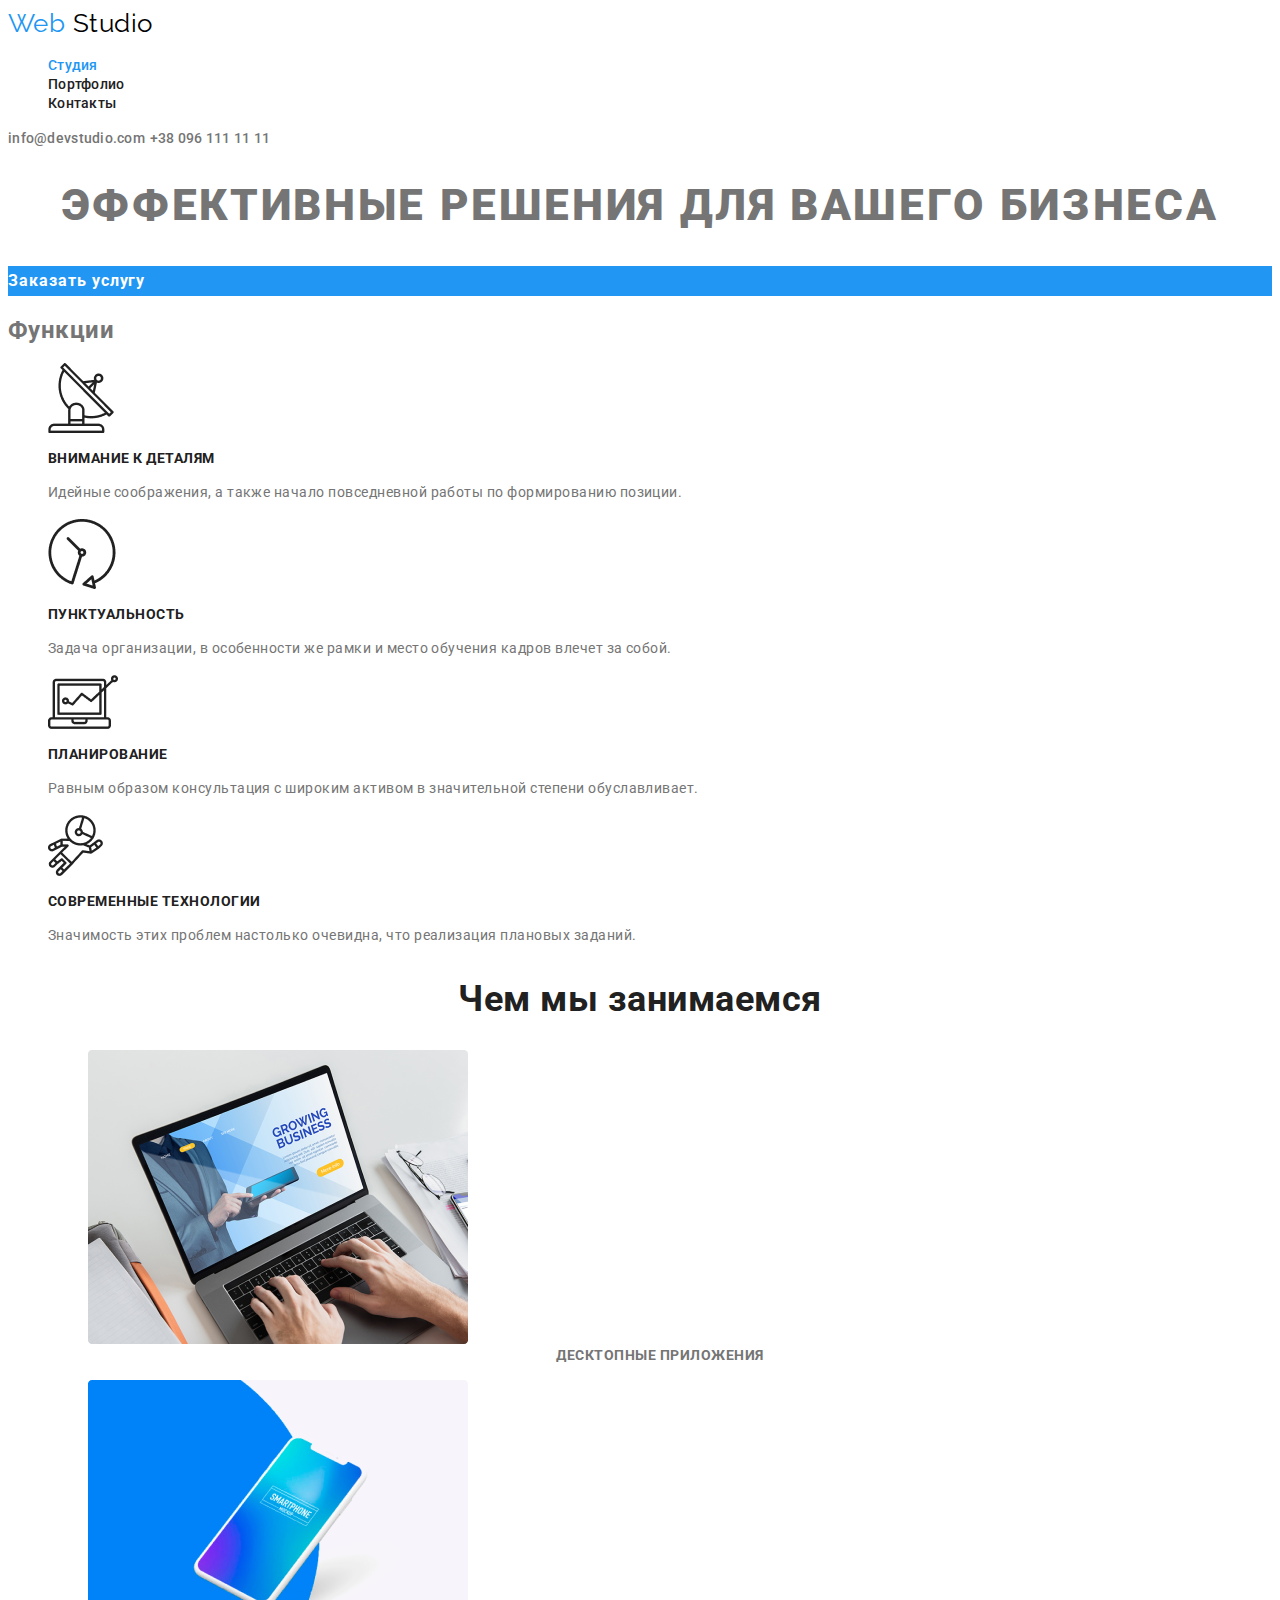
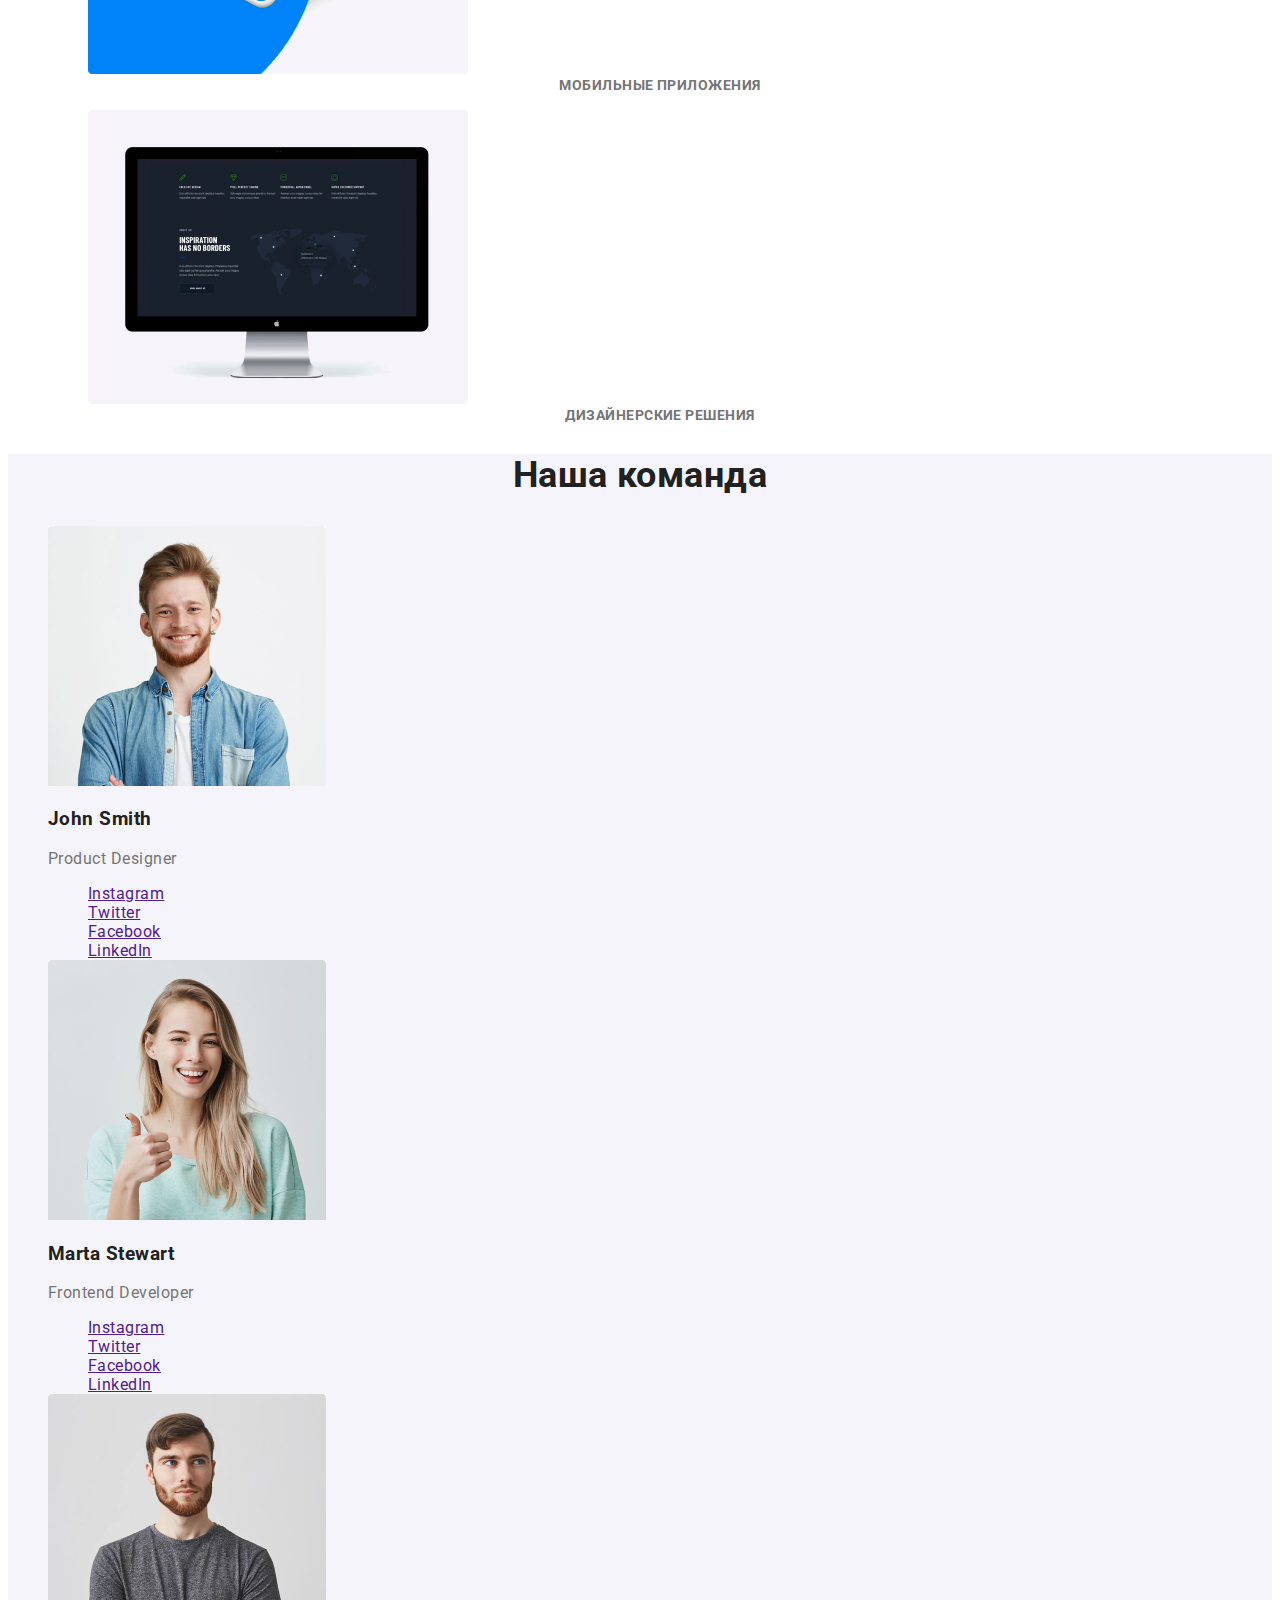
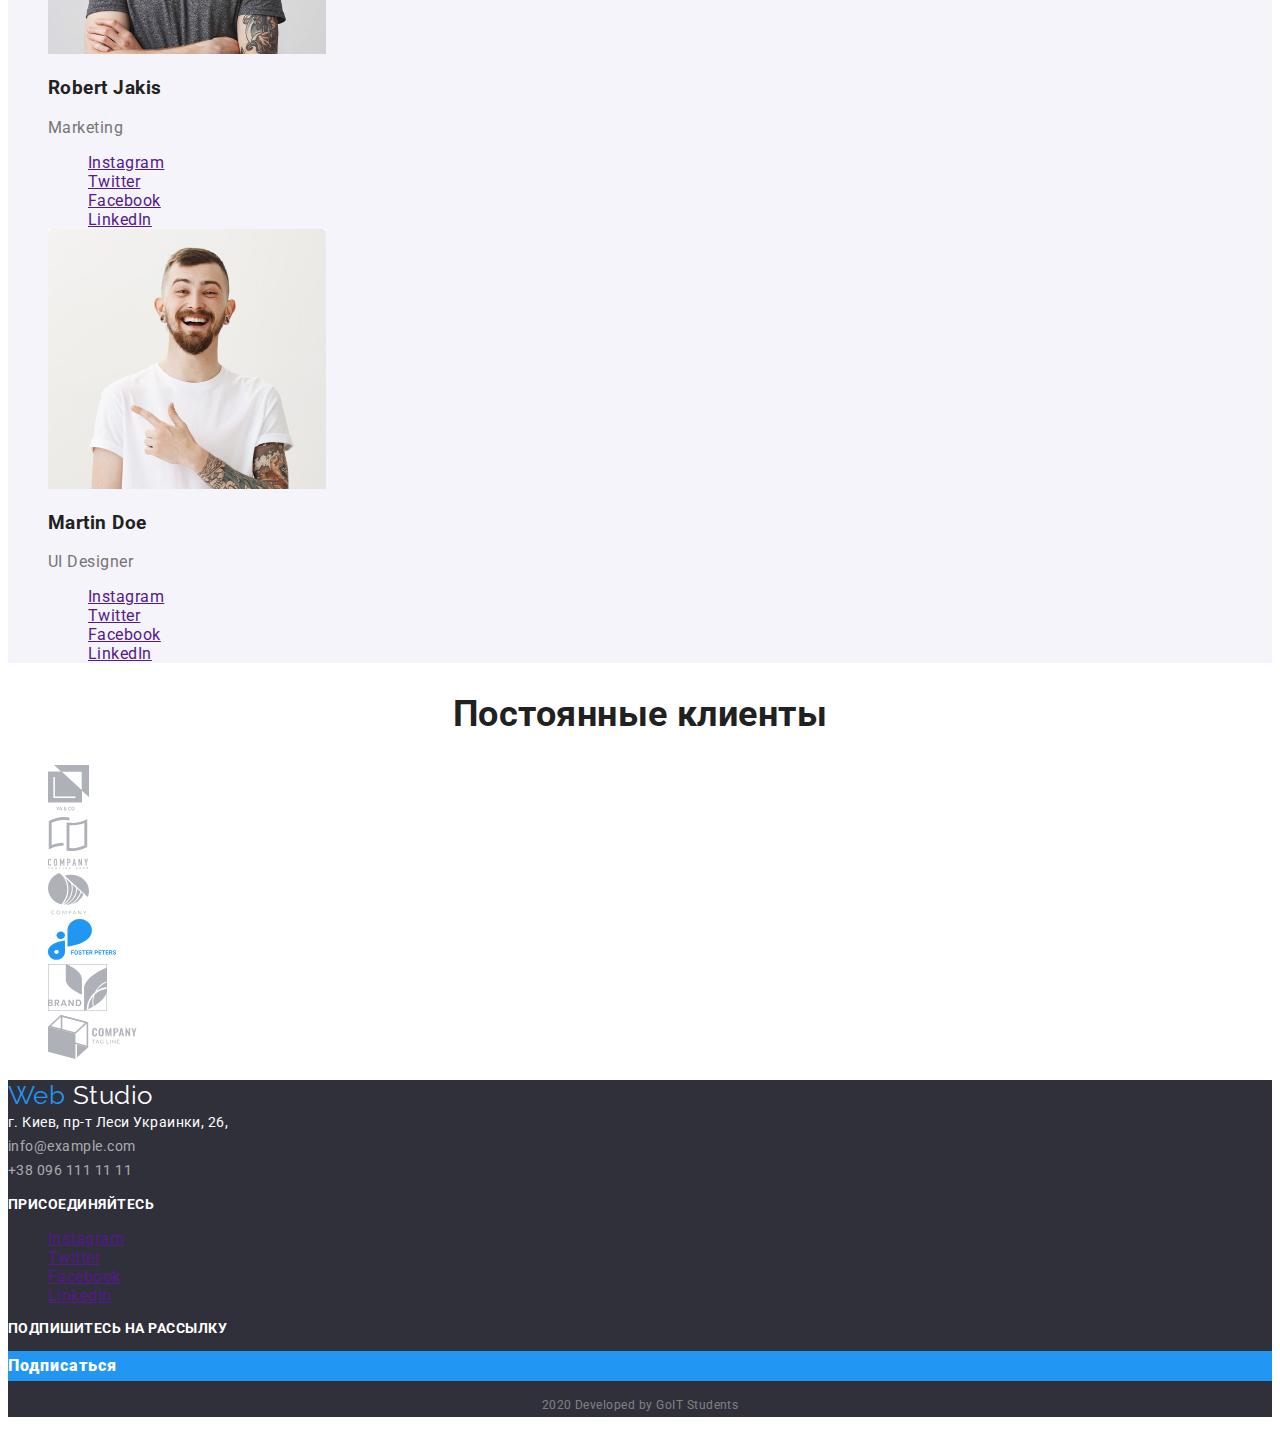
==== index.html @ 2fec957e "Сopied work files №2" ====
<!DOCTYPE html>
<html lang="ru">
  <head>
    <meta charset="UTF-8" />
    <meta name="viewport" content="width=device-width, initial-scale=1.0" />
    <title>Document</title>
    <link
      href="https://fonts.googleapis.com/css2?family=Raleway:wght@700&family=Roboto:wght@400;500;700&display=swap"
      rel="stylesheet"
    />
    <link rel="stylesheet" href="./css/styles.css" />
  </head>

  <body class="page">
    <!--Шапка сайта-->
    <header>
      <nav>
        <a href="index.html" lang="en" class="logo"
          >Web <span class="accent">Studio</span></a
        >

        <ul class="site-nav">
          <li><a href="./index.html" class="link current">Студия</a></li>
          <li><a href="./portfolio.html" class="link">Портфолио</a></li>
          <li><a href="" class="link">Контакты</a></li>
        </ul>
      </nav>

      <address class="address">
        <a href="mailto:info@devstudio.com" class="item">info@devstudio.com</a>
        <a href="tel:+380961111111" class="item">+38 096 111 11 11</a>
      </address>
    </header>

    <main>
      <!--Герой-->
      <section class="hero">
        <h1 class="hero-title">эффективные решения для вашего бизнеса</h1>
        <a href="" class="hero-button">Заказать услугу</a>
      </section>

      <!--Функции-->
      <section class="section">
        <h2>Функции</h2>

        <ul class="feature-list">
          <li>
            <img src="./img/Внимание-к-деталям.png" alt="Внимание к деталям" />
            <h3 class="title">Внимание к деталям</h3>
            <p class="text">
              Идейные соображения, а также начало повседневной работы по
              формированию позиции.
            </p>
          </li>

          <li>
            <img src="./img/Пунктуальность.png" alt="Пунктуальность" />
            <h3 class="title">Пунктуальность</h3>
            <p class="text">
              Задача организации, в особенности же рамки и место обучения кадров
              влечет за собой.
            </p>
          </li>

          <li>
            <img src="./img/Планирование.png" alt="Планирование" />
            <h3 class="title">Планирование</h3>
            <p class="text">
              Равным образом консультация с широким активом в значительной
              степени обуславливает.
            </p>
          </li>

          <li>
            <img
              src="./img/Современные-технологии.png"
              alt="Современные технологии"
            />
            <h3 class="title">Современные технологии</h3>
            <p class="text">
              Значимость этих проблем настолько очевидна, что реализация
              плановых заданий.
            </p>
          </li>
        </ul>
      </section>

      <!--Чем мы занимаемся-->
      <section class="section">
        <h2 class="section-title">Чем мы занимаемся</h2>

        <ul class="product">
          <li>
            <figure>
              <img
                src="./img/Десктопные-приложения.png"
                alt="Десктопные приложения"
              />
              <figcaption class="product-list">
                Десктопные приложения
              </figcaption>
            </figure>
          </li>

          <li>
            <figure>
              <img
                src="./img/Мобильные-приложения.png"
                alt="Мобильные приложения"
              />
              <figcaption class="product-list">Мобильные приложения</figcaption>
            </figure>
          </li>

          <li>
            <figure>
              <img
                src="./img/Дизайнерские-решения.png"
                alt="Дизайнерские решения"
              />
              <figcaption class="product-list">Дизайнерские решения</figcaption>
            </figure>
          </li>
        </ul>
      </section>

      <!--Наша команда-->
      <section class="section team">
        <h2 class="section-title">Наша команда</h2>
        <ul lang="en" class="team-list">
          <li>
            <img src="./img/John-Smith.jpg" alt="John Smith" />
            <h3 class="title">John Smith</h3>
            <p>Product Designer</p>
            <ul>
              <li><a href="" aria-label="Instagram link">Instagram</a></li>
              <li><a href="" aria-label="Twitter link">Twitter</a></li>
              <li><a href="" aria-label="Facebook link">Facebook</a></li>
              <li><a href="" aria-label="LinkedIn link">LinkedIn</a></li>
            </ul>
          </li>

          <li>
            <img src="./img/Marta-Stewart.jpg" alt="Marta Stewart" />
            <h3 class="title">Marta Stewart</h3>
            <p>Frontend Developer</p>
            <ul>
              <li><a href="" aria-label="Instagram link">Instagram</a></li>
              <li><a href="" aria-label="Twitter link">Twitter</a></li>
              <li><a href="" aria-label="Facebook link">Facebook</a></li>
              <li><a href="" aria-label="LinkedIn link">LinkedIn</a></li>
            </ul>
          </li>

          <li>
            <img src="./img/Robert-Jakis.jpg" alt="Robert Jakis" />
            <h3 class="title">Robert Jakis</h3>
            <p>Marketing</p>
            <ul>
              <li><a href="" aria-label="Instagram link">Instagram</a></li>
              <li><a href="" aria-label="Twitter link">Twitter</a></li>
              <li><a href="" aria-label="Facebook link">Facebook</a></li>
              <li><a href="" aria-label="LinkedIn link">LinkedIn</a></li>
            </ul>
          </li>

          <li>
            <img src="./img/Martin-Doe.jpg" alt="Martin Doe" />
            <h3 class="title">Martin Doe</h3>
            <p>UI Designer</p>
            <ul>
              <li><a href="" aria-label="Instagram link">Instagram</a></li>
              <li><a href="" aria-label="Twitter link">Twitter</a></li>
              <li><a href="" aria-label="Facebook link">Facebook</a></li>
              <li><a href="" aria-label="LinkedIn link">LinkedIn</a></li>
            </ul>
          </li>
        </ul>
      </section>

      <!--Постоянные клиенты-->
      <section class="section">
        <h2 class="section-title">Постоянные клиенты</h2>

        <ul>
          <li>
            <a><img src="./img/logo-1.svg" alt="Клиент 1" /></a>
          </li>
          <li>
            <a><img src="./img/logo-2.svg" alt="Клиент 2" /></a>
          </li>
          <li>
            <a><img src="./img/logo-3.svg" alt="Клиент 3" /></a>
          </li>
          <li>
            <a><img src="./img/logo-4.svg" alt="Клиент 4" /></a>
          </li>
          <li>
            <a><img src="./img/logo-5.svg" alt="Клиент 5" /></a>
          </li>
          <li>
            <a><img src="./img/logo-6.svg" alt="Клиент 6" /></a>
          </li>
        </ul>
      </section>
    </main>

    <!--Футер-->
    <footer class="footer">
      <div>
        <a class="logo">Web <span class="logo-footer">Studio</span></a>
        <address>
          <a class="contact">г. Киев, пр-т Леси Украинки, 26, </a><br />
          <a href="mailto:info@example.com" class="info">info@example.com</a
          ><br />
          <a href="tel:+380961111111" class="info">+38 096 111 11 11</a>
        </address>
      </div>

      <div>
        <p class="action">Присоединяйтесь</p>
        <ul>
          <li>
            <a href="" aria-label="Cсылка на Instagram">Instagram</a>
          </li>
          <li><a href="" aria-label="Cсылка на Twitter">Twitter</a></li>
          <li><a href="" aria-label="Cсылка на Facebook">Facebook</a></li>
          <li><a href="" aria-label="Cсылка на LinkedIn">LinkedIn</a></li>
        </ul>
      </div>

      <div>
        <p class="action">Подпишитесь на рассылку</p>
        <a href="" class="studio-button">Подписаться</a>
      </div>

      <p class="madeby">2020 Developed by GoIT Students</p>
    </footer>
  </body>
</html>
---- css/styles.css ----
/* Стили для index.html */

/* основной цвет фона #FFFFFF */
/* вторичный цвет фона #F5F4FA */
/* цвет основного текста #757575 */
/* вторичный цвет текста #212121 */
/* белый #FFFFFF */
/* акцент #2196F3 */

/* по умолчанию */
/* fon-style: normal */
/* fon-weight: 400 для p, 700 для h*/

.page {
  color: #757575;
  background-color: #ffffff;
  font-family: Roboto, sans-serif;
  letter-spacing: 0.03em;
}

ul {
  list-style: none;
}

/* Logo */

.logo {
  color: #2196f3;
  font-family: Raleway, cursive;
  font-size: 26px;
  line-height: 1.19;
  text-decoration: none;
}

.logo .accent {
  color: #000000;
}

/* Site-nav */
.site-nav .link {
  color: #212121;
  font-weight: 500;
  font-size: 14px;
  line-height: 1.14;
  letter-spacing: 0.02em;
  text-decoration: none;
}

.site-nav .link:hover,
.site-nav .link:focus {
  color: #2196f3;
}

.site-nav .link.current {
  color: #2196f3;
}

/* address */
.address .item {
  color: #757575;
  text-decoration: none;
  font-style: normal;
  font-weight: 500;
  font-size: 14px;
  line-height: 1.14;
  letter-spacing: 0.02em;
}

.address .item:hover,
address .item:focus {
  color: #2196f3;
}

/* Hero */
.hero-title {
  /* color: #ffffff; */
  font-weight: 900;
  font-size: 44px;
  line-height: 1.36;
  text-align: center;
  letter-spacing: 0.06em;
  text-transform: uppercase;
}

.hero-button {
  color: #ffffff;
  background-color: #2196f3;
  font-weight: 700;
  font-size: 16px;
  line-height: 1.87;
  display: flex;
  align-items: center;
  text-align: center;
  letter-spacing: 0.06em;
  text-decoration: none;
}

/* Section */
.section-title {
  color: #212121;
  font-weight: 700;
  font-size: 36px;
  line-height: 1.17;
  text-align: center;
}

/* Features */
.feature-list .title {
  color: #212121;
  font-weight: 700;
  font-size: 14px;
  line-height: 1.14;
  text-transform: uppercase;
}

.feature-list .text {
  font-size: 14px;
  line-height: 1.71;
}

/* Product */
.product .product-list {
  font-weight: 700;
  font-size: 14px;
  line-height: 1.14;
  text-align: center;
  text-transform: uppercase;
  /* color: #ffffff; */
}

/* Team */
.team-list .title {
  color: #212121;
}

.team {
  background: #f5f4fa;
}

/* Футер */
.contact {
  font-style: normal;
  font-weight: 400;
  font-size: 14px;
  line-height: 1.71;
  color: #ffffff;
}

.info {
  font-style: normal;
  font-weight: 400;
  font-size: 14px;
  line-height: 1.71;
  color: rgba(255, 255, 255, 0.6);
  text-decoration: none;
}

.studio-button {
  font-weight: 900;
  font-size: 16px;
  line-height: 1.87;
  display: flex;
  align-items: center;
  text-align: center;
  letter-spacing: 0.06em;
  background-color: #2196f3;
  color: #ffffff;
  text-decoration: none;
}

.action {
  font-weight: 700;
  font-size: 14px;
  line-height: 1.14;
  text-transform: uppercase;
  color: #ffffff;
}

.footer {
  background-color: #2f303a;
}

.madeby {
  font-style: normal;
  font-weight: 400;
  font-size: 12px;
  line-height: 2;
  text-align: center;
  color: rgba(255, 255, 255, 0.4);
}
.logo-footer {
  color: #ffffff;
}
/* Стили для portfolio.html */

/* основной цвет фона #FFFFFF */
/* вторичный цвет фона #F5F4FA */
/* цвет основного текста #212121 */
/* вторичный цвет текста #757575 */

.portfolio-filter .button {
  color: #212121;
}

.portfolio-filter .button:hover,
.portfolio-filter .button:focus {
  color: #ffffff;
  background-color: #2196f3;
}

button {
  font-family: inherit;
  font-weight: 500;
  font-size: 16px;
  line-height: 1.63;
  text-align: center;
}

.projects .title {
  font-weight: 700;
  font-size: 18px;
  line-height: 2;
  letter-spacing: 0.06em;
  color: #212121;
}

.projects .link {
  text-decoration: none;
}

.projects .subtitle {
  font-weight: 400;
  font-size: 16px;
  line-height: 1.87;
  color: #757575;
}

.projects .text {
  font-weight: 400;
  font-size: 18px;
  line-height: 1.56;
  /* color: #ffffff; */
}
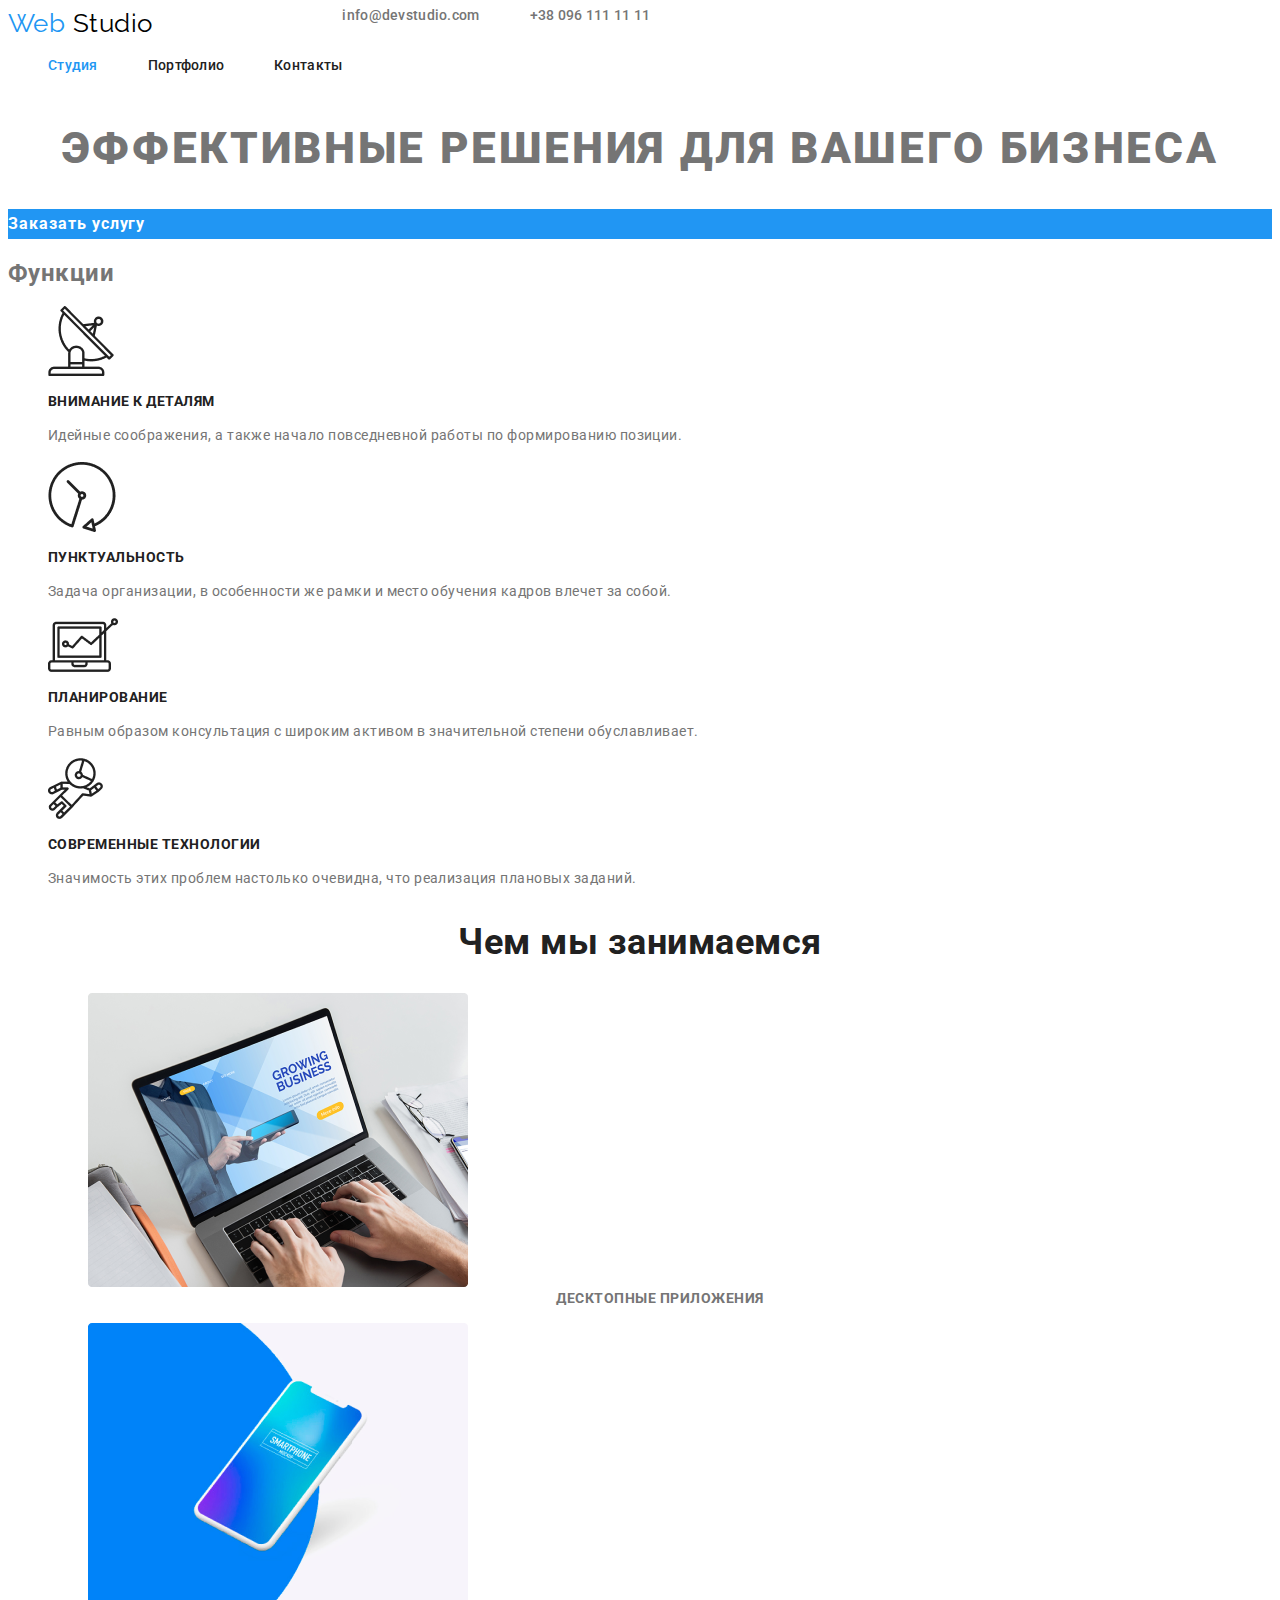
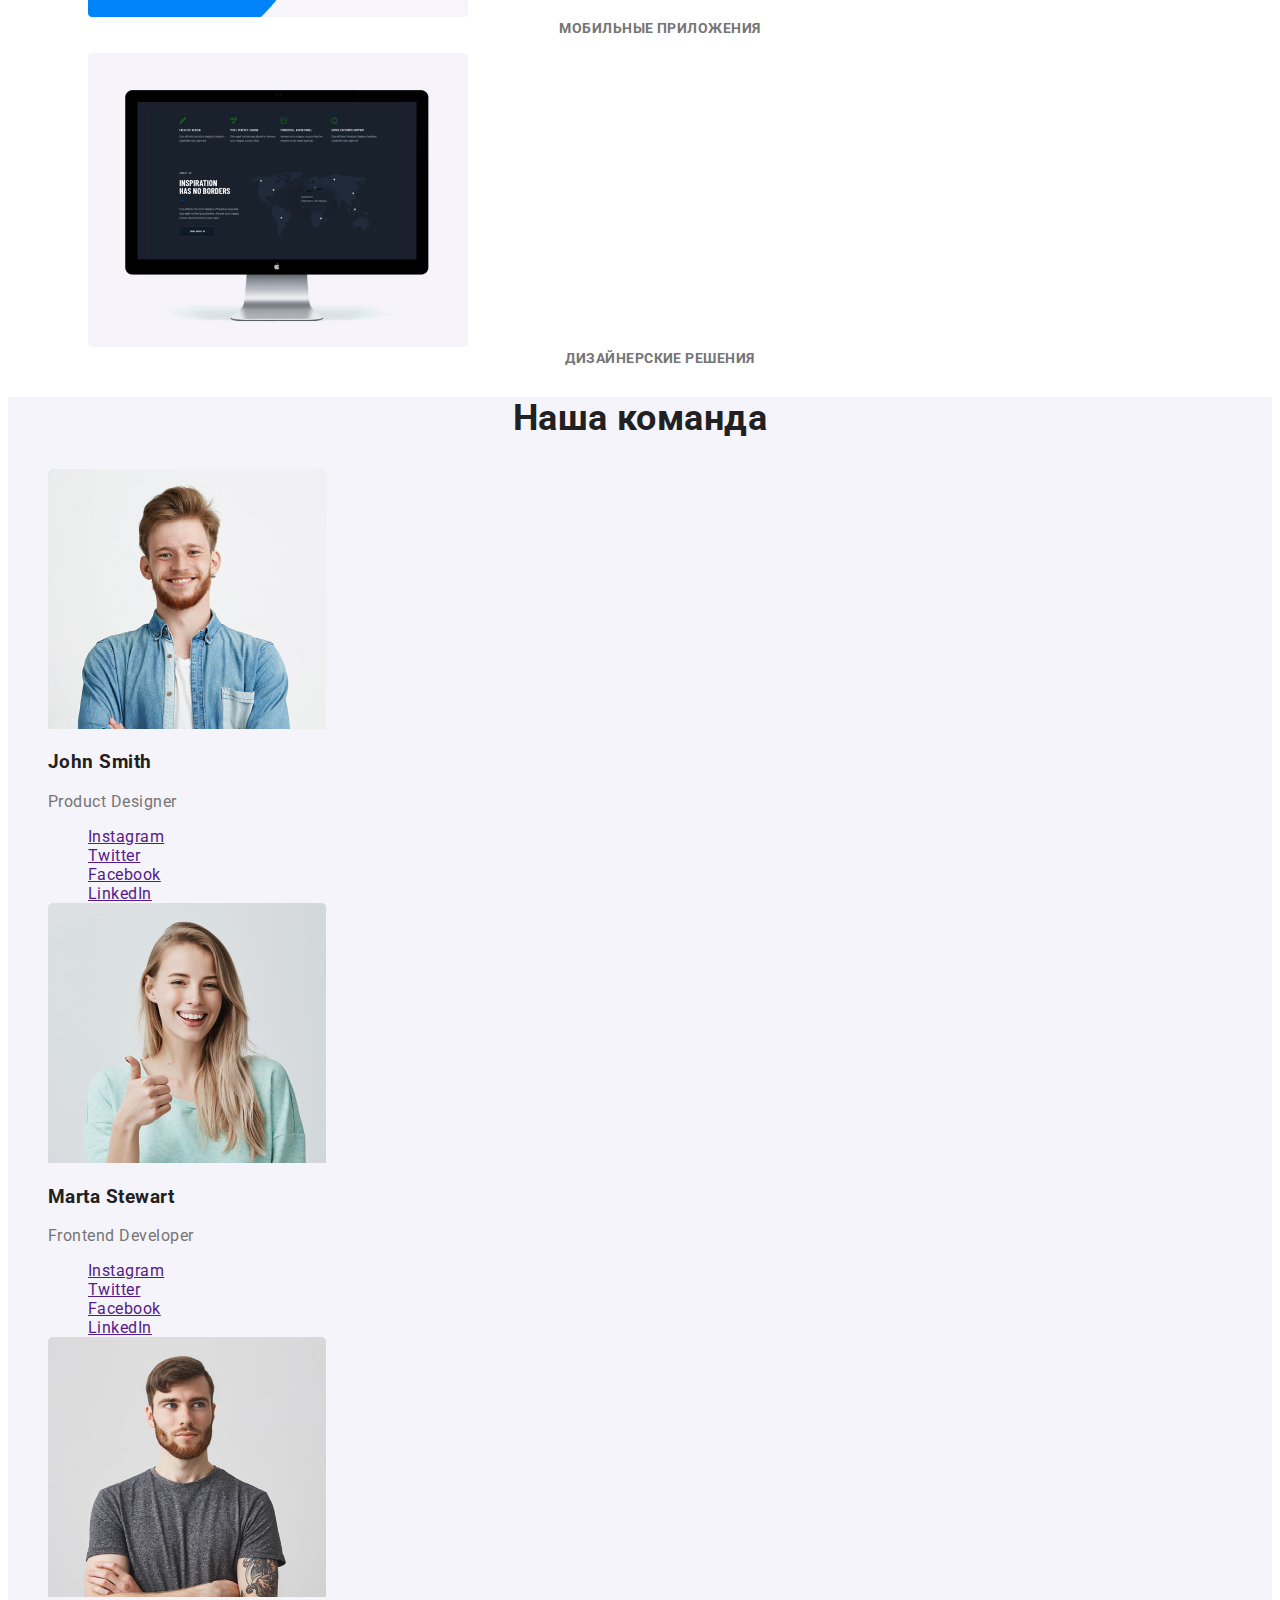
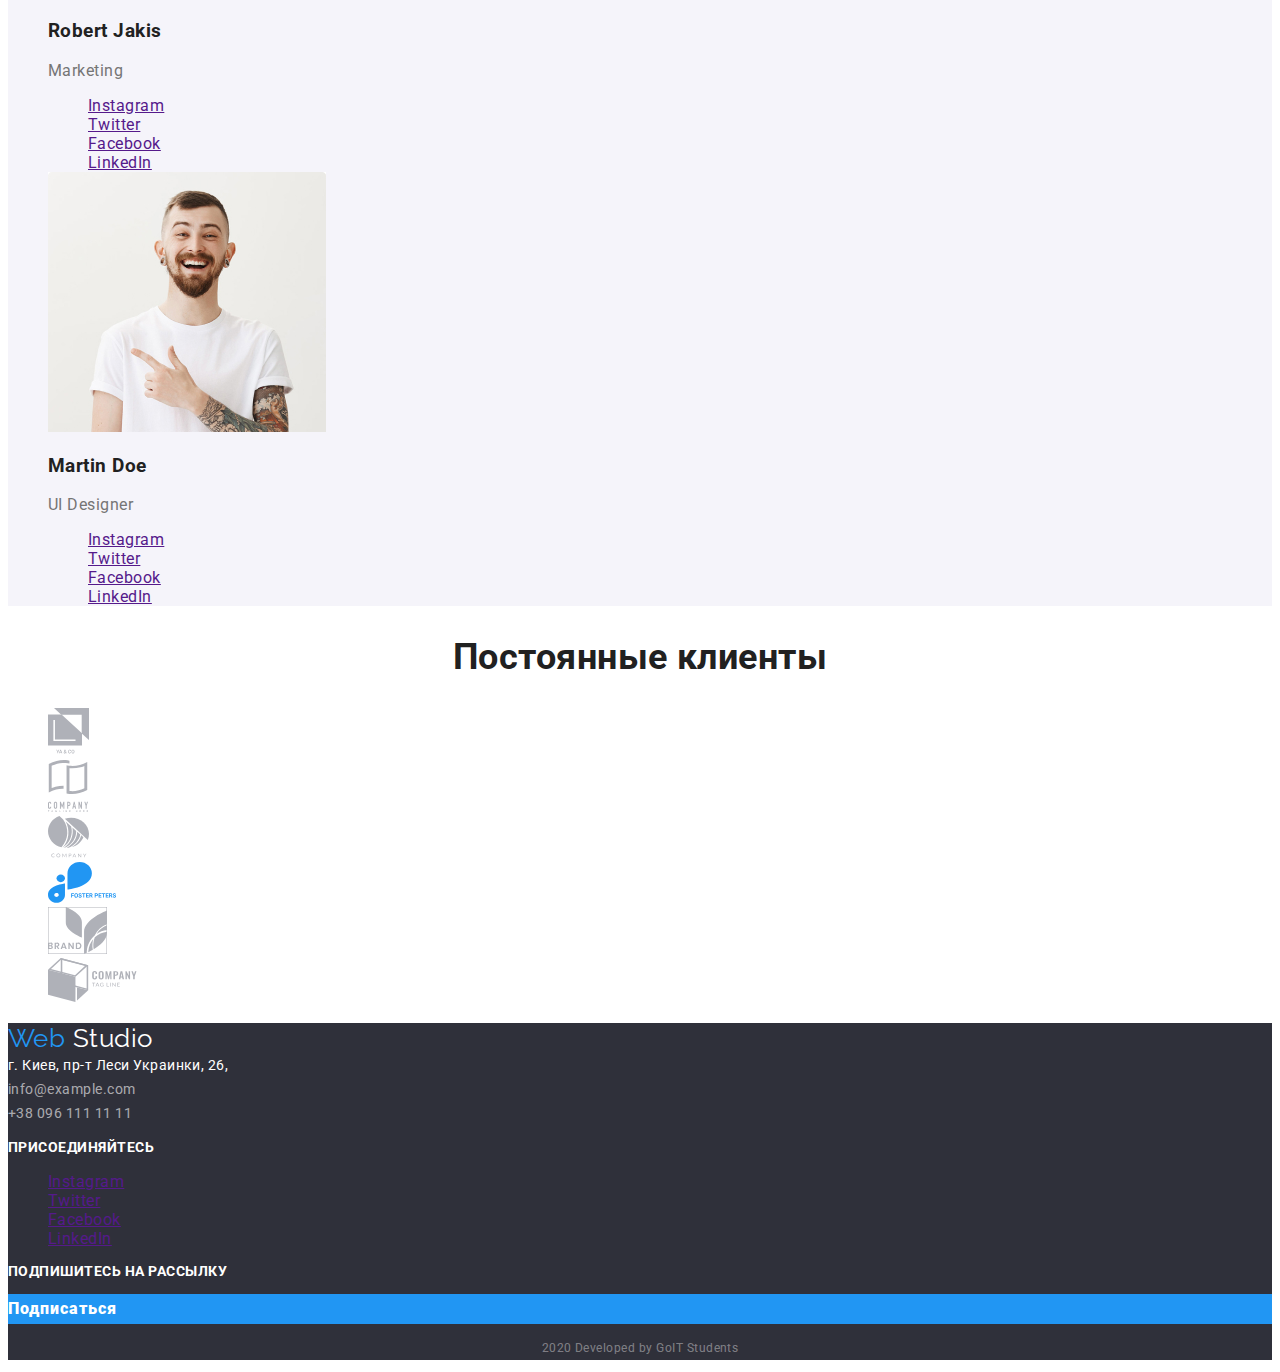
==== commit e29e5aed: "Brain exploded" ====
--- a/index.html
+++ b/index.html
@@ -13,23 +13,31 @@
 
   <body class="page">
     <!--Шапка сайта-->
-    <header>
-      <nav>
-        <a href="index.html" lang="en" class="logo"
-          >Web <span class="accent">Studio</span></a
-        >
-
-        <ul class="site-nav">
-          <li><a href="./index.html" class="link current">Студия</a></li>
-          <li><a href="./portfolio.html" class="link">Портфолио</a></li>
-          <li><a href="" class="link">Контакты</a></li>
-        </ul>
-      </nav>
-
-      <address class="address">
-        <a href="mailto:info@devstudio.com" class="item">info@devstudio.com</a>
-        <a href="tel:+380961111111" class="item">+38 096 111 11 11</a>
-      </address>
+    <header class="page-header">
+      <div class="header-container">
+        <nav>
+          <a href="index.html" lang="en" class="logo"
+            >Web <span class="accent">Studio</span></a
+          >
+
+          <ul class="site-nav">
+            <li class="item">
+              <a href="./index.html" class="link current">Студия</a>
+            </li>
+            <li class="item">
+              <a href="./portfolio.html" class="link">Портфолио</a>
+            </li>
+            <li class="item"><a href="" class="link">Контакты</a></li>
+          </ul>
+        </nav>
+
+        <address class="address">
+          <a href="mailto:info@devstudio.com" class="item"
+            >info@devstudio.com</a
+          >
+          <a href="tel:+380961111111" class="item">+38 096 111 11 11</a>
+        </address>
+      </div>
     </header>
 
     <main>
--- a/css/styles.css
+++ b/css/styles.css
@@ -18,6 +18,13 @@
   letter-spacing: 0.03em;
 }
 
+.page-header {
+  width: 1600px;
+}
+
+.header-container {
+  display: flex;
+}
 ul {
   list-style: none;
 }
@@ -55,7 +62,21 @@
   color: #2196f3;
 }
 
+.site-nav {
+  display: flex;
+}
+
+.site-nav .item:not(:last-child) {
+  margin-right: 50px;
+}
 /* address */
+.address {
+  display: flex;
+}
+
+.address .item + .item {
+  margin-left: 50px;
+}
 .address .item {
   color: #757575;
   text-decoration: none;
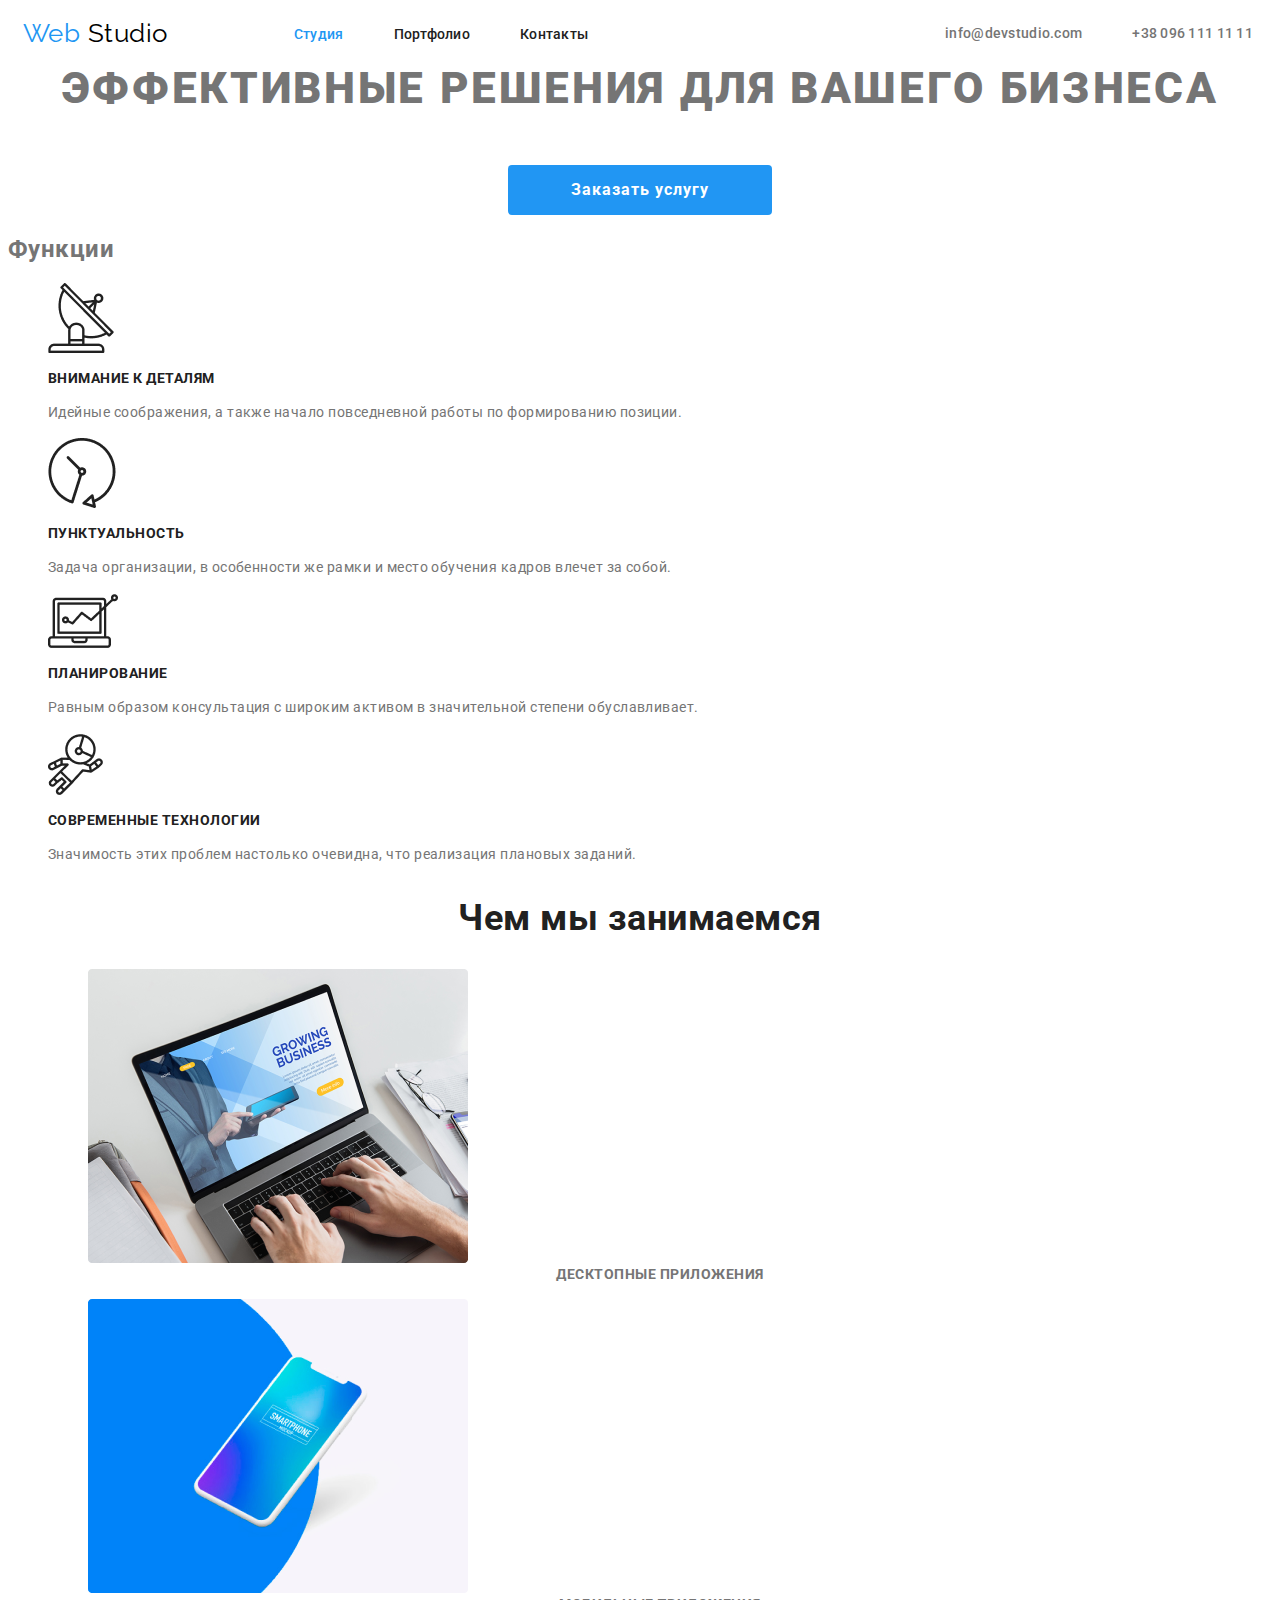
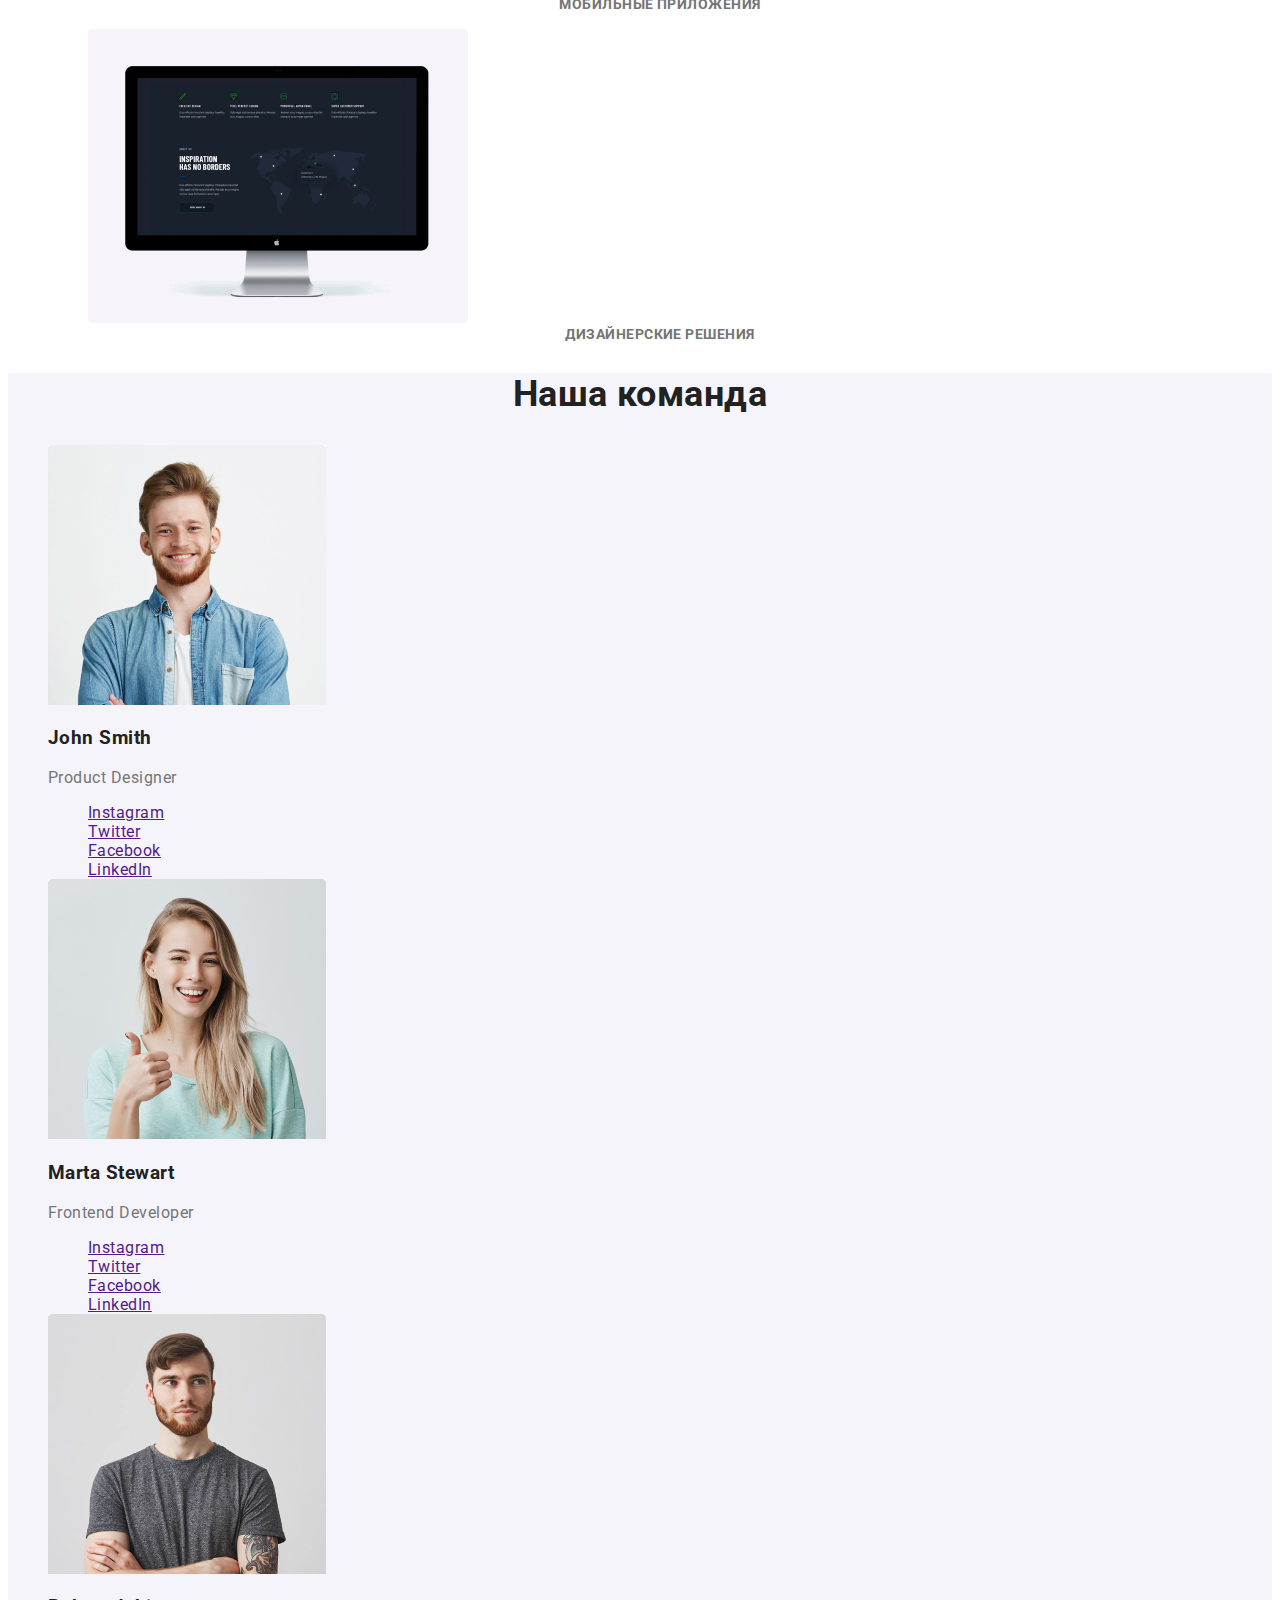
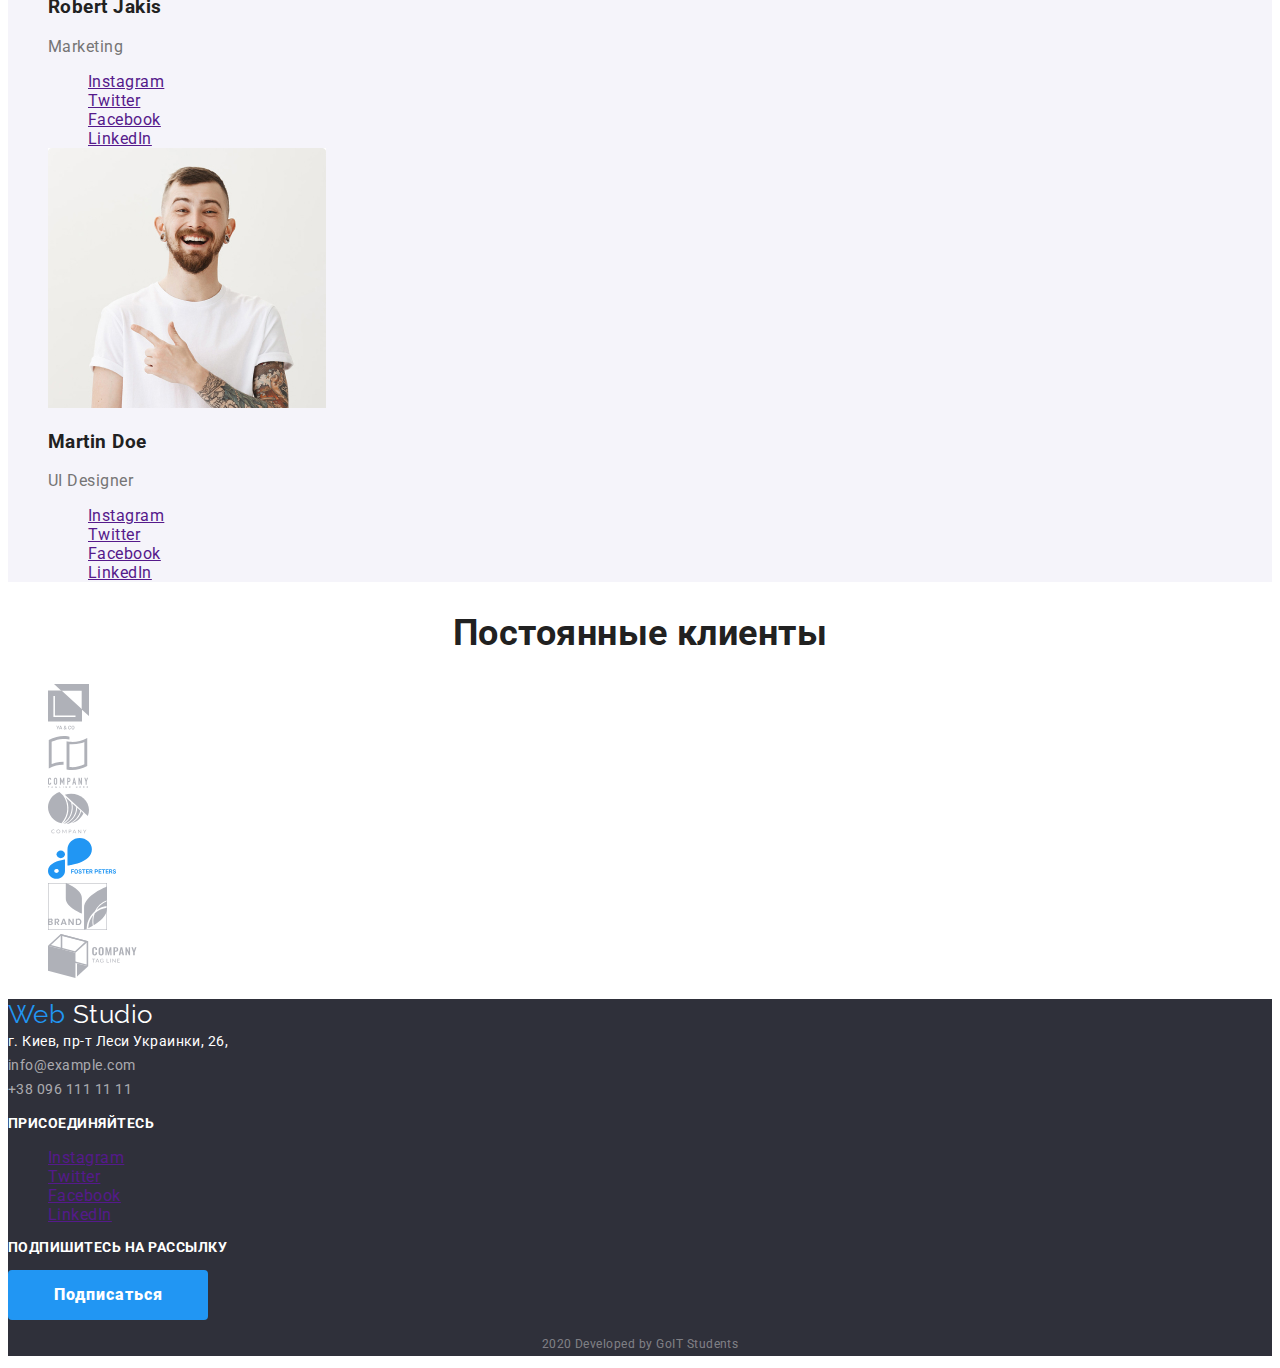
==== commit 76d3cb58: "Added flex elements" ====
--- a/index.html
+++ b/index.html
@@ -15,7 +15,7 @@
     <!--Шапка сайта-->
     <header class="page-header">
       <div class="header-container">
-        <nav>
+        <nav class="nav-conteiner">
           <a href="index.html" lang="en" class="logo"
             >Web <span class="accent">Studio</span></a
           >
@@ -44,7 +44,9 @@
       <!--Герой-->
       <section class="hero">
         <h1 class="hero-title">эффективные решения для вашего бизнеса</h1>
-        <a href="" class="hero-button">Заказать услугу</a>
+        <div class="hero-item">
+          <a href="" class="hero-button">Заказать услугу</a>
+        </div>
       </section>
 
       <!--Функции-->
--- a/css/styles.css
+++ b/css/styles.css
@@ -17,14 +17,19 @@
   font-family: Roboto, sans-serif;
   letter-spacing: 0.03em;
 }
-
-.page-header {
-  width: 1600px;
-}
-
+.nav-conteiner {
+  display: flex;
+  align-items: center;
+}
 .header-container {
-  display: flex;
-}
+  width: 1230px;
+  padding-left: 15px;
+  padding-right: 15px;
+
+  display: flex;
+  align-items: center;
+}
+
 ul {
   list-style: none;
 }
@@ -64,6 +69,7 @@
 
 .site-nav {
   display: flex;
+  margin-left: 86px;
 }
 
 .site-nav .item:not(:last-child) {
@@ -72,6 +78,7 @@
 /* address */
 .address {
   display: flex;
+  margin-left: auto;
 }
 
 .address .item + .item {
@@ -94,26 +101,36 @@
 
 /* Hero */
 .hero-title {
+  margin-top: 0px;
+  margin-bottom: 46px;
+
   /* color: #ffffff; */
+
   font-weight: 900;
   font-size: 44px;
   line-height: 1.36;
-  text-align: center;
   letter-spacing: 0.06em;
   text-transform: uppercase;
 }
 
 .hero-button {
+  display: inline-block;
+  border-radius: 4px;
+  padding: 10px 32px;
+  min-width: 200px;
+
   color: #ffffff;
   background-color: #2196f3;
+
   font-weight: 700;
   font-size: 16px;
   line-height: 1.87;
-  display: flex;
-  align-items: center;
-  text-align: center;
-  letter-spacing: 0.06em;
-  text-decoration: none;
+  letter-spacing: 0.06em;
+  text-align: center;
+  text-decoration: none;
+}
+.hero {
+  text-align: center;
 }
 
 /* Section */
@@ -177,15 +194,19 @@
 }
 
 .studio-button {
+  display: inline-block;
+  border-radius: 4px;
+  padding: 10px 45px 10px 46px;
+  min-width: 109px;
+
+  background-color: #2196f3;
+  color: #ffffff;
+
   font-weight: 900;
   font-size: 16px;
   line-height: 1.87;
-  display: flex;
-  align-items: center;
-  text-align: center;
-  letter-spacing: 0.06em;
-  background-color: #2196f3;
-  color: #ffffff;
+  text-align: center;
+  letter-spacing: 0.06em;
   text-decoration: none;
 }
 
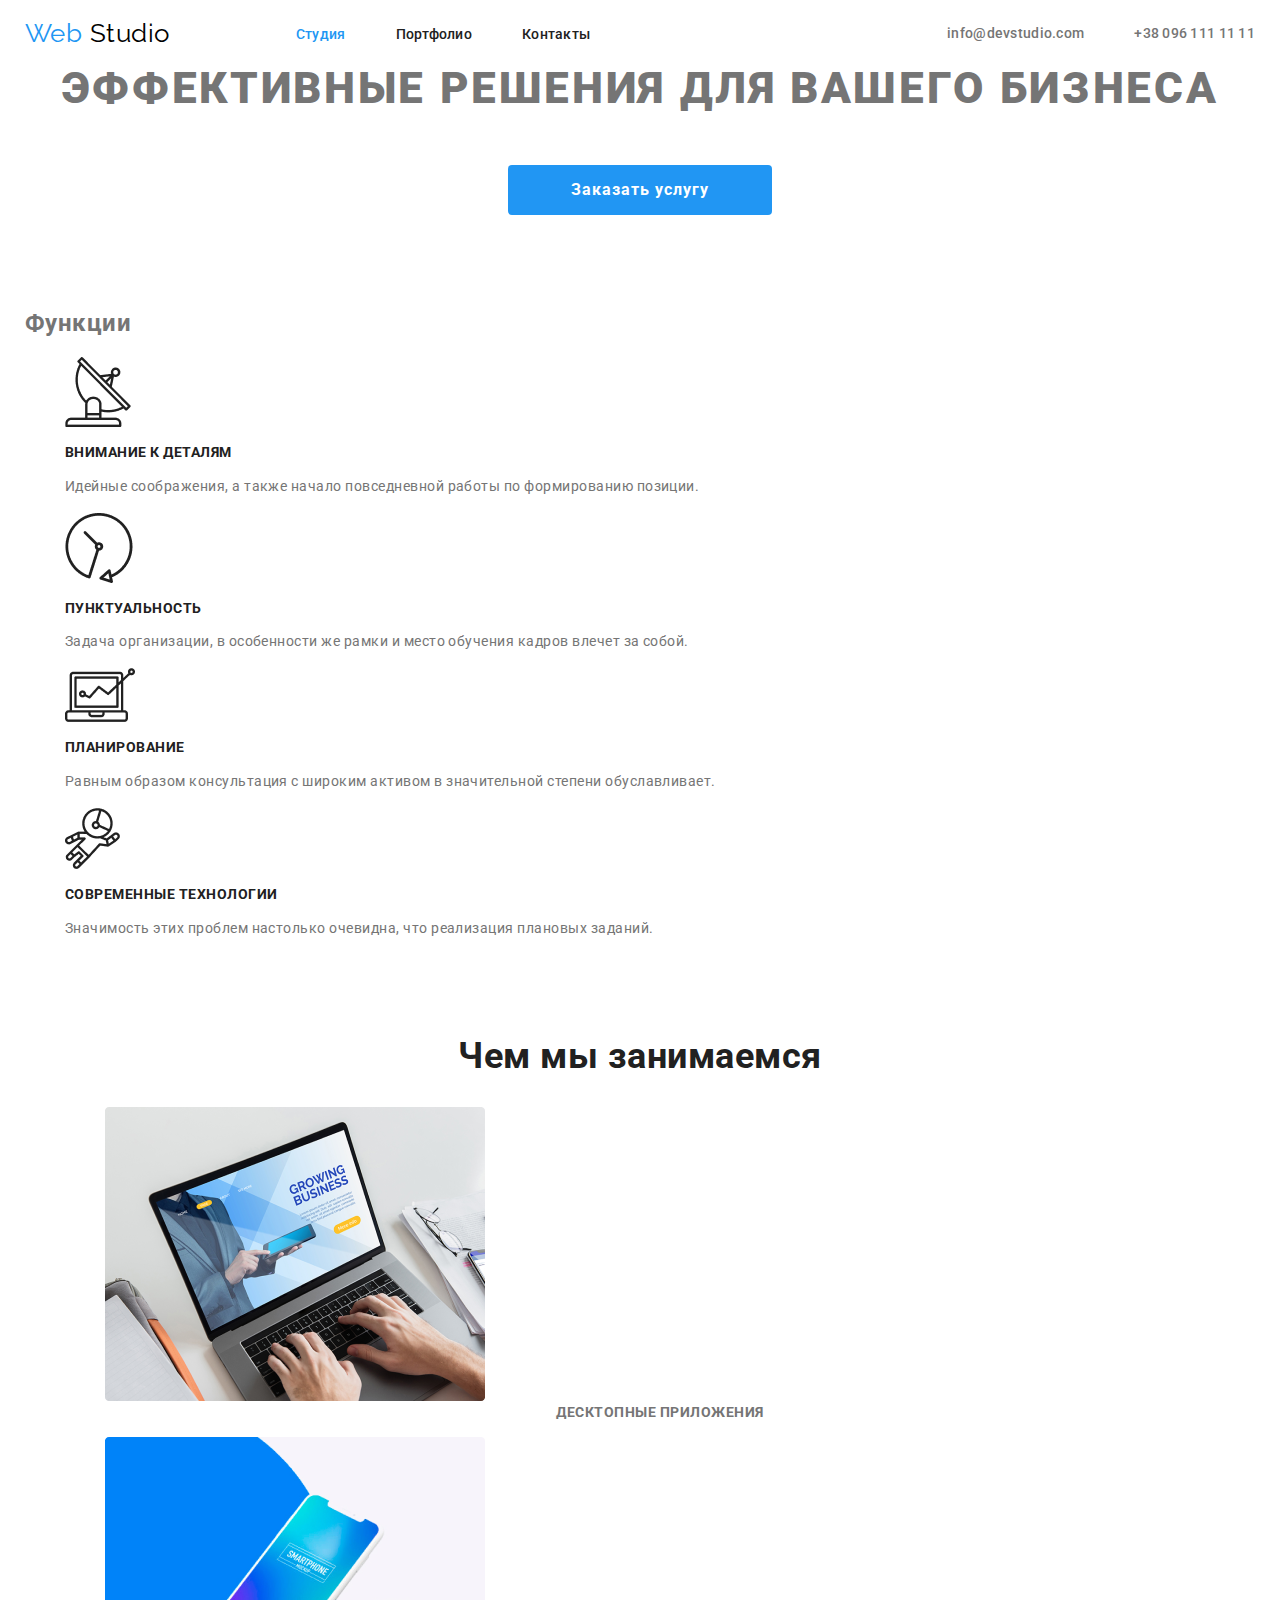
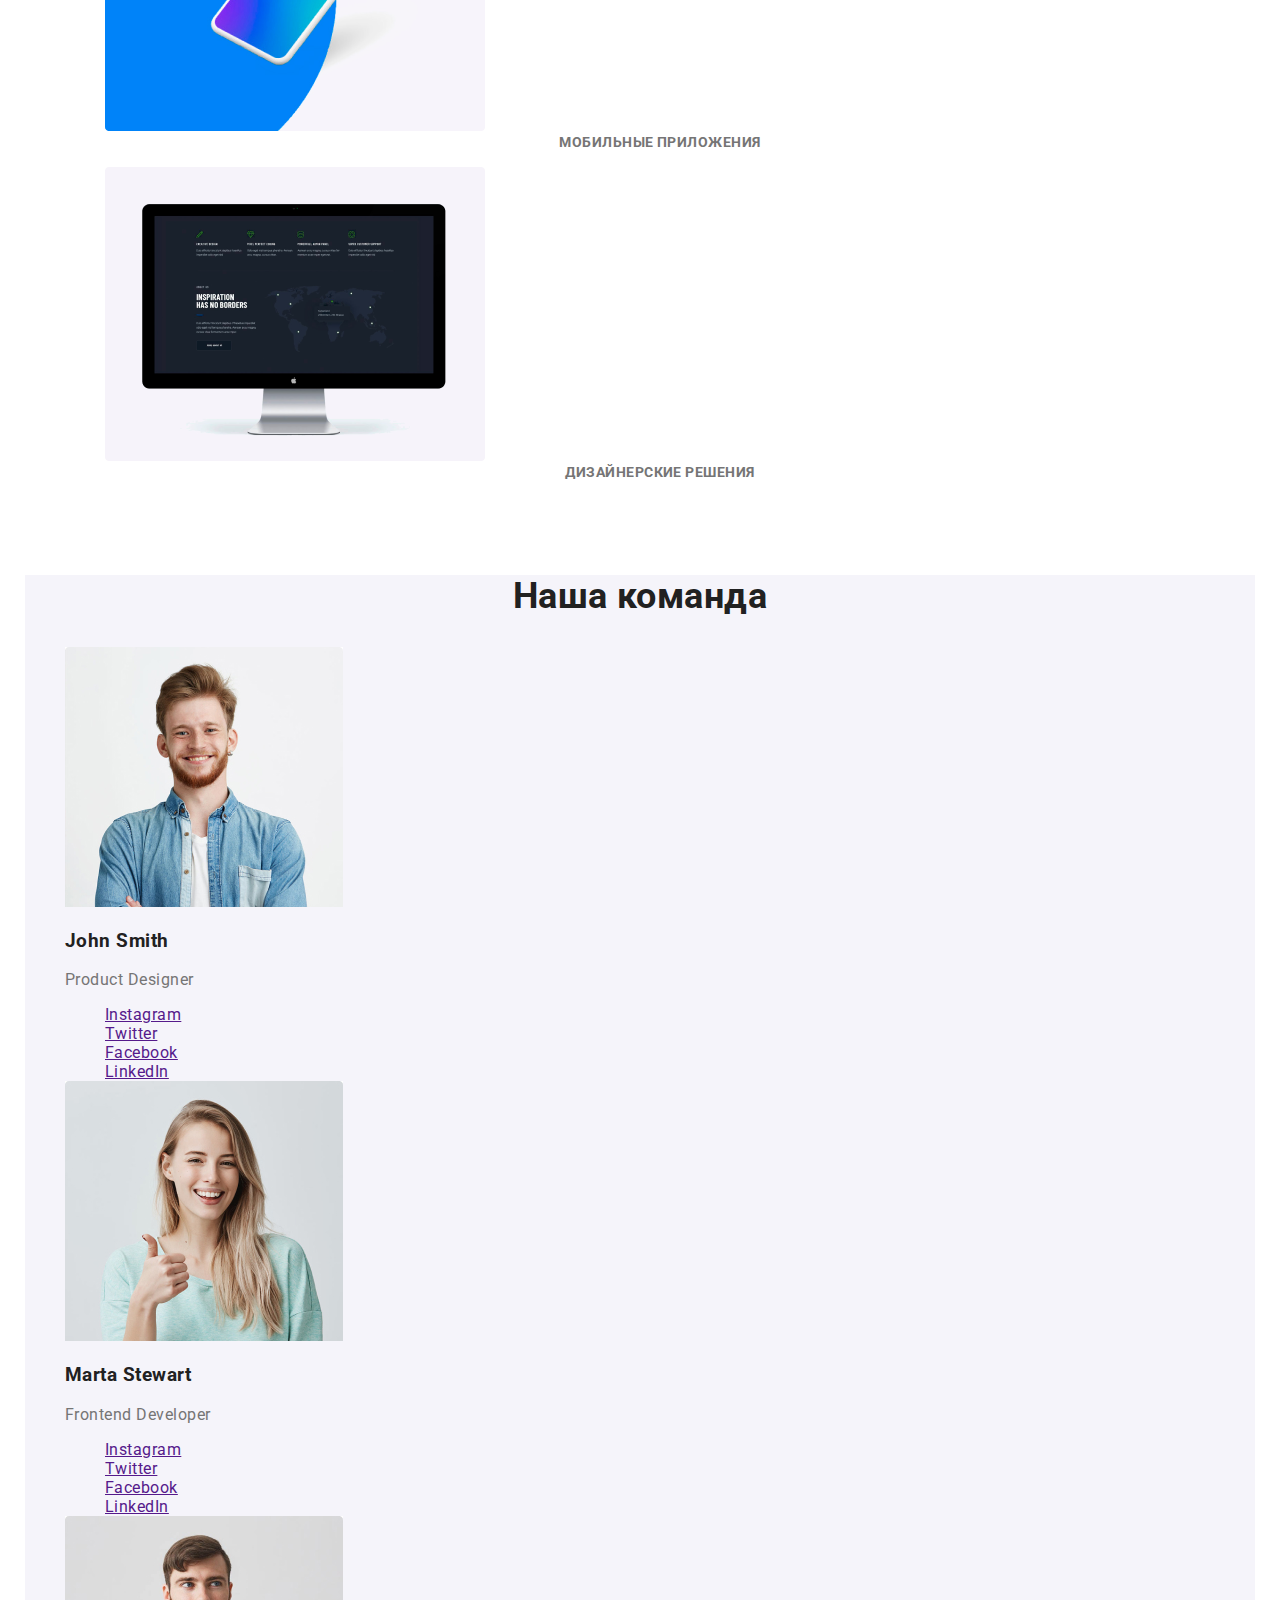
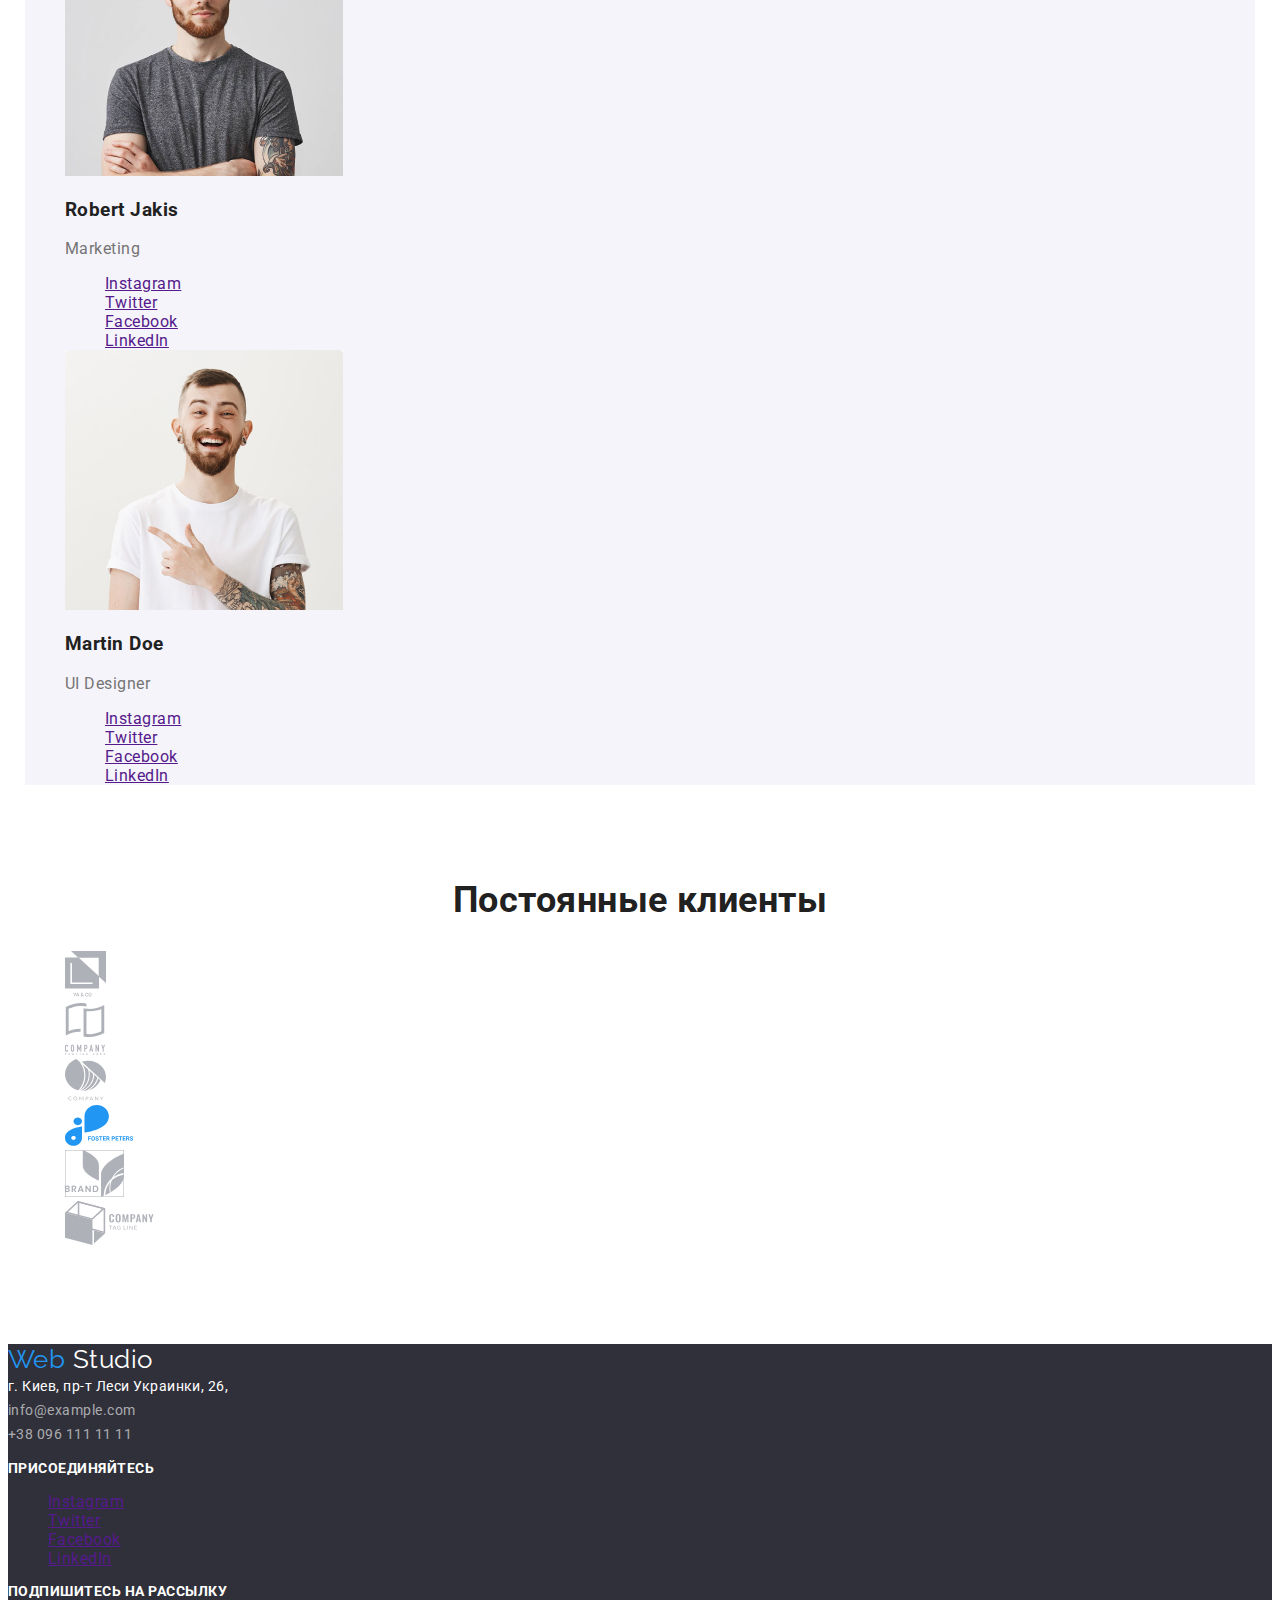
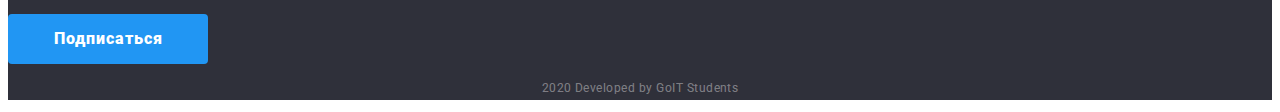
==== commit 3ba22fc1: "Added flex elements" ====
--- a/index.html
+++ b/index.html
@@ -14,7 +14,7 @@
   <body class="page">
     <!--Шапка сайта-->
     <header class="page-header">
-      <div class="header-container">
+      <div class="header container">
         <nav class="nav-conteiner">
           <a href="index.html" lang="en" class="logo"
             >Web <span class="accent">Studio</span></a
@@ -50,169 +50,184 @@
       </section>
 
       <!--Функции-->
-      <section class="section">
-        <h2>Функции</h2>
-
-        <ul class="feature-list">
-          <li>
-            <img src="./img/Внимание-к-деталям.png" alt="Внимание к деталям" />
-            <h3 class="title">Внимание к деталям</h3>
-            <p class="text">
-              Идейные соображения, а также начало повседневной работы по
-              формированию позиции.
-            </p>
-          </li>
-
-          <li>
-            <img src="./img/Пунктуальность.png" alt="Пунктуальность" />
-            <h3 class="title">Пунктуальность</h3>
-            <p class="text">
-              Задача организации, в особенности же рамки и место обучения кадров
-              влечет за собой.
-            </p>
-          </li>
-
-          <li>
-            <img src="./img/Планирование.png" alt="Планирование" />
-            <h3 class="title">Планирование</h3>
-            <p class="text">
-              Равным образом консультация с широким активом в значительной
-              степени обуславливает.
-            </p>
-          </li>
-
-          <li>
-            <img
-              src="./img/Современные-технологии.png"
-              alt="Современные технологии"
-            />
-            <h3 class="title">Современные технологии</h3>
-            <p class="text">
-              Значимость этих проблем настолько очевидна, что реализация
-              плановых заданий.
-            </p>
-          </li>
-        </ul>
-      </section>
+      <div class="container">
+        <section class="section">
+          <h2>Функции</h2>
+
+          <ul class="feature-list">
+            <li>
+              <img
+                src="./img/Внимание-к-деталям.png"
+                alt="Внимание к деталям"
+              />
+              <h3 class="title">Внимание к деталям</h3>
+              <p class="text">
+                Идейные соображения, а также начало повседневной работы по
+                формированию позиции.
+              </p>
+            </li>
+
+            <li>
+              <img src="./img/Пунктуальность.png" alt="Пунктуальность" />
+              <h3 class="title">Пунктуальность</h3>
+              <p class="text">
+                Задача организации, в особенности же рамки и место обучения
+                кадров влечет за собой.
+              </p>
+            </li>
+
+            <li>
+              <img src="./img/Планирование.png" alt="Планирование" />
+              <h3 class="title">Планирование</h3>
+              <p class="text">
+                Равным образом консультация с широким активом в значительной
+                степени обуславливает.
+              </p>
+            </li>
+
+            <li>
+              <img
+                src="./img/Современные-технологии.png"
+                alt="Современные технологии"
+              />
+              <h3 class="title">Современные технологии</h3>
+              <p class="text">
+                Значимость этих проблем настолько очевидна, что реализация
+                плановых заданий.
+              </p>
+            </li>
+          </ul>
+        </section>
+      </div>
 
       <!--Чем мы занимаемся-->
-      <section class="section">
-        <h2 class="section-title">Чем мы занимаемся</h2>
-
-        <ul class="product">
-          <li>
-            <figure>
-              <img
-                src="./img/Десктопные-приложения.png"
-                alt="Десктопные приложения"
-              />
-              <figcaption class="product-list">
-                Десктопные приложения
-              </figcaption>
-            </figure>
-          </li>
-
-          <li>
-            <figure>
-              <img
-                src="./img/Мобильные-приложения.png"
-                alt="Мобильные приложения"
-              />
-              <figcaption class="product-list">Мобильные приложения</figcaption>
-            </figure>
-          </li>
-
-          <li>
-            <figure>
-              <img
-                src="./img/Дизайнерские-решения.png"
-                alt="Дизайнерские решения"
-              />
-              <figcaption class="product-list">Дизайнерские решения</figcaption>
-            </figure>
-          </li>
-        </ul>
-      </section>
+      <div class="container">
+        <section class="section">
+          <h2 class="section-title">Чем мы занимаемся</h2>
+
+          <ul class="product">
+            <li>
+              <figure>
+                <img
+                  src="./img/Десктопные-приложения.png"
+                  alt="Десктопные приложения"
+                />
+                <figcaption class="product-list">
+                  Десктопные приложения
+                </figcaption>
+              </figure>
+            </li>
+
+            <li>
+              <figure>
+                <img
+                  src="./img/Мобильные-приложения.png"
+                  alt="Мобильные приложения"
+                />
+                <figcaption class="product-list">
+                  Мобильные приложения
+                </figcaption>
+              </figure>
+            </li>
+
+            <li>
+              <figure>
+                <img
+                  src="./img/Дизайнерские-решения.png"
+                  alt="Дизайнерские решения"
+                />
+                <figcaption class="product-list">
+                  Дизайнерские решения
+                </figcaption>
+              </figure>
+            </li>
+          </ul>
+        </section>
+      </div>
 
       <!--Наша команда-->
-      <section class="section team">
-        <h2 class="section-title">Наша команда</h2>
-        <ul lang="en" class="team-list">
-          <li>
-            <img src="./img/John-Smith.jpg" alt="John Smith" />
-            <h3 class="title">John Smith</h3>
-            <p>Product Designer</p>
-            <ul>
-              <li><a href="" aria-label="Instagram link">Instagram</a></li>
-              <li><a href="" aria-label="Twitter link">Twitter</a></li>
-              <li><a href="" aria-label="Facebook link">Facebook</a></li>
-              <li><a href="" aria-label="LinkedIn link">LinkedIn</a></li>
-            </ul>
-          </li>
-
-          <li>
-            <img src="./img/Marta-Stewart.jpg" alt="Marta Stewart" />
-            <h3 class="title">Marta Stewart</h3>
-            <p>Frontend Developer</p>
-            <ul>
-              <li><a href="" aria-label="Instagram link">Instagram</a></li>
-              <li><a href="" aria-label="Twitter link">Twitter</a></li>
-              <li><a href="" aria-label="Facebook link">Facebook</a></li>
-              <li><a href="" aria-label="LinkedIn link">LinkedIn</a></li>
-            </ul>
-          </li>
-
-          <li>
-            <img src="./img/Robert-Jakis.jpg" alt="Robert Jakis" />
-            <h3 class="title">Robert Jakis</h3>
-            <p>Marketing</p>
-            <ul>
-              <li><a href="" aria-label="Instagram link">Instagram</a></li>
-              <li><a href="" aria-label="Twitter link">Twitter</a></li>
-              <li><a href="" aria-label="Facebook link">Facebook</a></li>
-              <li><a href="" aria-label="LinkedIn link">LinkedIn</a></li>
-            </ul>
-          </li>
-
-          <li>
-            <img src="./img/Martin-Doe.jpg" alt="Martin Doe" />
-            <h3 class="title">Martin Doe</h3>
-            <p>UI Designer</p>
-            <ul>
-              <li><a href="" aria-label="Instagram link">Instagram</a></li>
-              <li><a href="" aria-label="Twitter link">Twitter</a></li>
-              <li><a href="" aria-label="Facebook link">Facebook</a></li>
-              <li><a href="" aria-label="LinkedIn link">LinkedIn</a></li>
-            </ul>
-          </li>
-        </ul>
-      </section>
+      <div class="container">
+        <section class="section team">
+          <h2 class="section-title">Наша команда</h2>
+          <ul lang="en" class="team-list">
+            <li>
+              <img src="./img/John-Smith.jpg" alt="John Smith" />
+              <h3 class="title">John Smith</h3>
+              <p>Product Designer</p>
+              <ul>
+                <li><a href="" aria-label="Instagram link">Instagram</a></li>
+                <li><a href="" aria-label="Twitter link">Twitter</a></li>
+                <li><a href="" aria-label="Facebook link">Facebook</a></li>
+                <li><a href="" aria-label="LinkedIn link">LinkedIn</a></li>
+              </ul>
+            </li>
+
+            <li>
+              <img src="./img/Marta-Stewart.jpg" alt="Marta Stewart" />
+              <h3 class="title">Marta Stewart</h3>
+              <p>Frontend Developer</p>
+              <ul>
+                <li><a href="" aria-label="Instagram link">Instagram</a></li>
+                <li><a href="" aria-label="Twitter link">Twitter</a></li>
+                <li><a href="" aria-label="Facebook link">Facebook</a></li>
+                <li><a href="" aria-label="LinkedIn link">LinkedIn</a></li>
+              </ul>
+            </li>
+
+            <li>
+              <img src="./img/Robert-Jakis.jpg" alt="Robert Jakis" />
+              <h3 class="title">Robert Jakis</h3>
+              <p>Marketing</p>
+              <ul>
+                <li><a href="" aria-label="Instagram link">Instagram</a></li>
+                <li><a href="" aria-label="Twitter link">Twitter</a></li>
+                <li><a href="" aria-label="Facebook link">Facebook</a></li>
+                <li><a href="" aria-label="LinkedIn link">LinkedIn</a></li>
+              </ul>
+            </li>
+
+            <li>
+              <img src="./img/Martin-Doe.jpg" alt="Martin Doe" />
+              <h3 class="title">Martin Doe</h3>
+              <p>UI Designer</p>
+              <ul>
+                <li><a href="" aria-label="Instagram link">Instagram</a></li>
+                <li><a href="" aria-label="Twitter link">Twitter</a></li>
+                <li><a href="" aria-label="Facebook link">Facebook</a></li>
+                <li><a href="" aria-label="LinkedIn link">LinkedIn</a></li>
+              </ul>
+            </li>
+          </ul>
+        </section>
+      </div>
 
       <!--Постоянные клиенты-->
-      <section class="section">
-        <h2 class="section-title">Постоянные клиенты</h2>
-
-        <ul>
-          <li>
-            <a><img src="./img/logo-1.svg" alt="Клиент 1" /></a>
-          </li>
-          <li>
-            <a><img src="./img/logo-2.svg" alt="Клиент 2" /></a>
-          </li>
-          <li>
-            <a><img src="./img/logo-3.svg" alt="Клиент 3" /></a>
-          </li>
-          <li>
-            <a><img src="./img/logo-4.svg" alt="Клиент 4" /></a>
-          </li>
-          <li>
-            <a><img src="./img/logo-5.svg" alt="Клиент 5" /></a>
-          </li>
-          <li>
-            <a><img src="./img/logo-6.svg" alt="Клиент 6" /></a>
-          </li>
-        </ul>
-      </section>
+      <div class="container">
+        <section class="section">
+          <h2 class="section-title">Постоянные клиенты</h2>
+
+          <ul>
+            <li>
+              <a><img src="./img/logo-1.svg" alt="Клиент 1" /></a>
+            </li>
+            <li>
+              <a><img src="./img/logo-2.svg" alt="Клиент 2" /></a>
+            </li>
+            <li>
+              <a><img src="./img/logo-3.svg" alt="Клиент 3" /></a>
+            </li>
+            <li>
+              <a><img src="./img/logo-4.svg" alt="Клиент 4" /></a>
+            </li>
+            <li>
+              <a><img src="./img/logo-5.svg" alt="Клиент 5" /></a>
+            </li>
+            <li>
+              <a><img src="./img/logo-6.svg" alt="Клиент 6" /></a>
+            </li>
+          </ul>
+        </section>
+      </div>
     </main>
 
     <!--Футер-->
--- a/css/styles.css
+++ b/css/styles.css
@@ -21,11 +21,14 @@
   display: flex;
   align-items: center;
 }
-.header-container {
+.container {
+  margin-left: auto;
+  margin-right: auto;
   width: 1230px;
   padding-left: 15px;
   padding-right: 15px;
-
+}
+.header {
   display: flex;
   align-items: center;
 }
@@ -131,9 +134,13 @@
 }
 .hero {
   text-align: center;
+  margin-bottom: 94px;
 }
 
 /* Section */
+.section {
+  margin-bottom: 94px;
+}
 .section-title {
   color: #212121;
   font-weight: 700;
@@ -144,6 +151,8 @@
 
 /* Features */
 .feature-list .title {
+  margin-bottom: 10px;
+
   color: #212121;
   font-weight: 700;
   font-size: 14px;
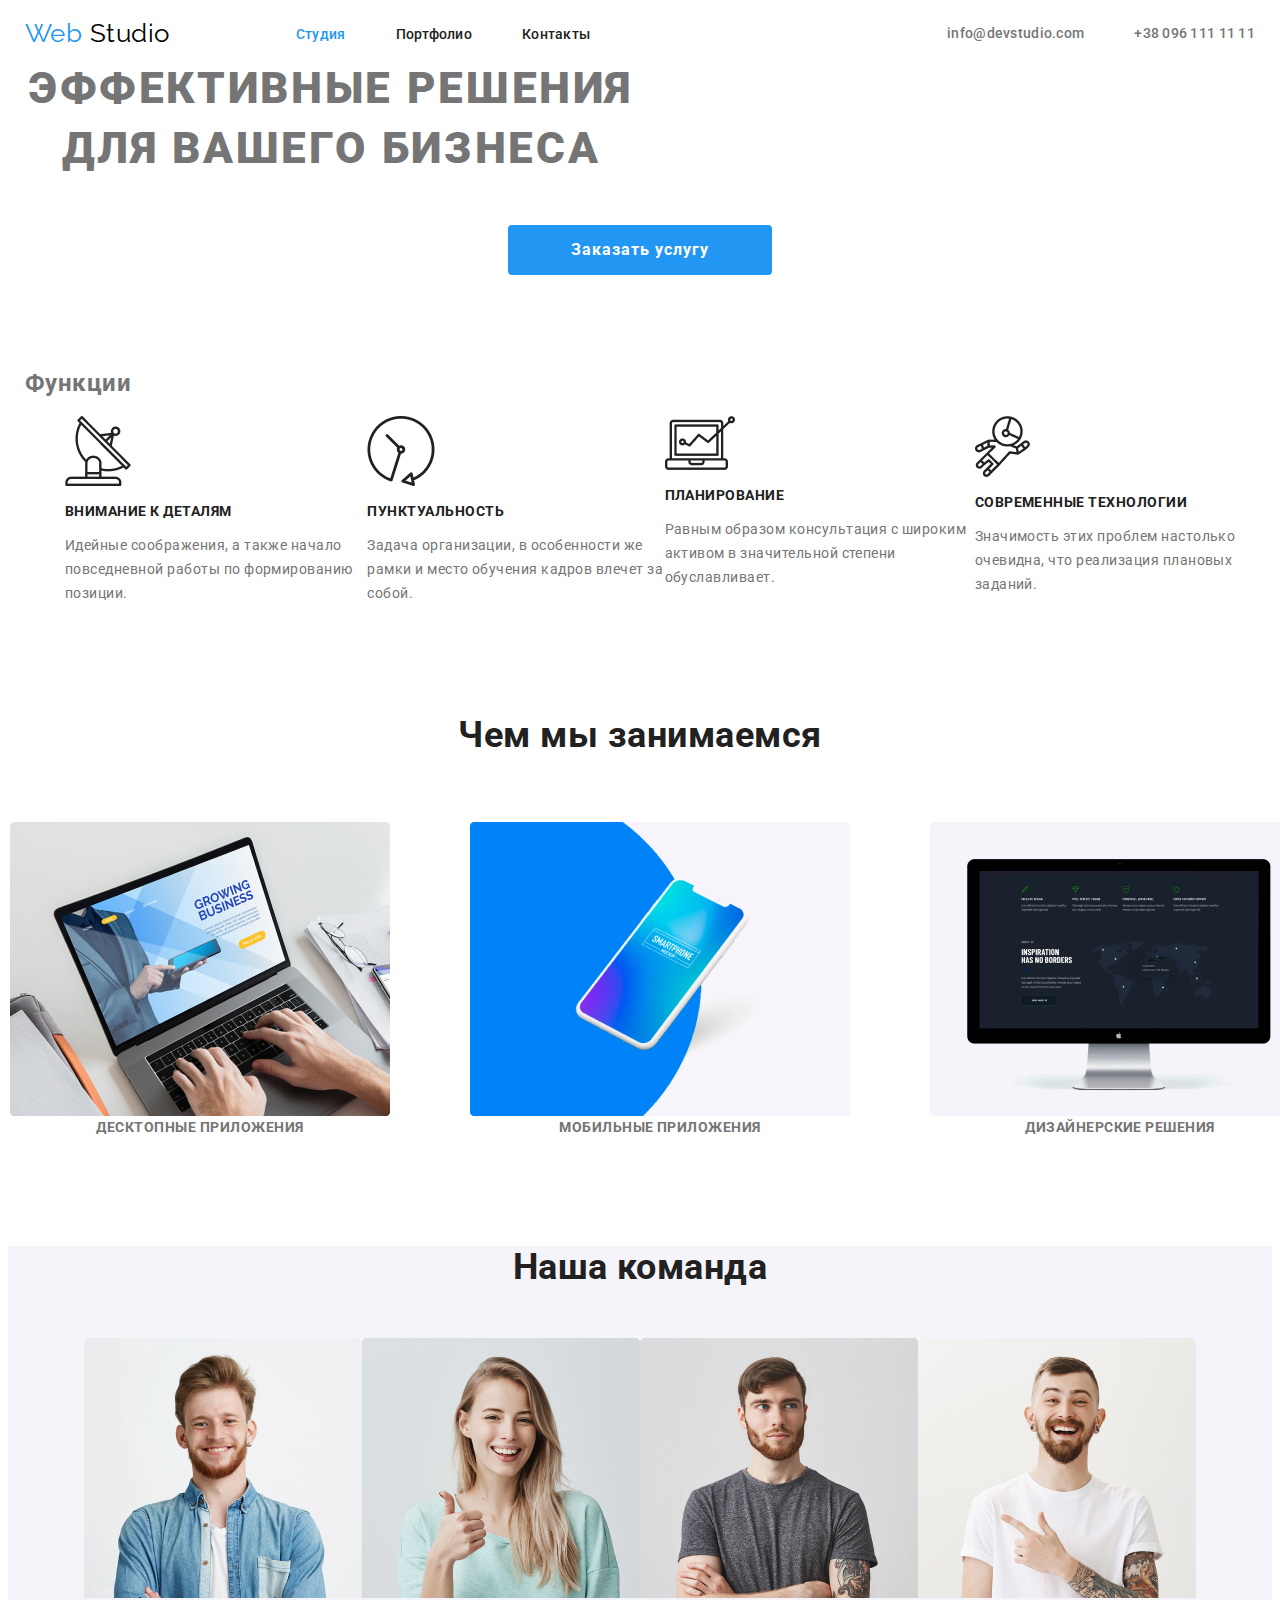
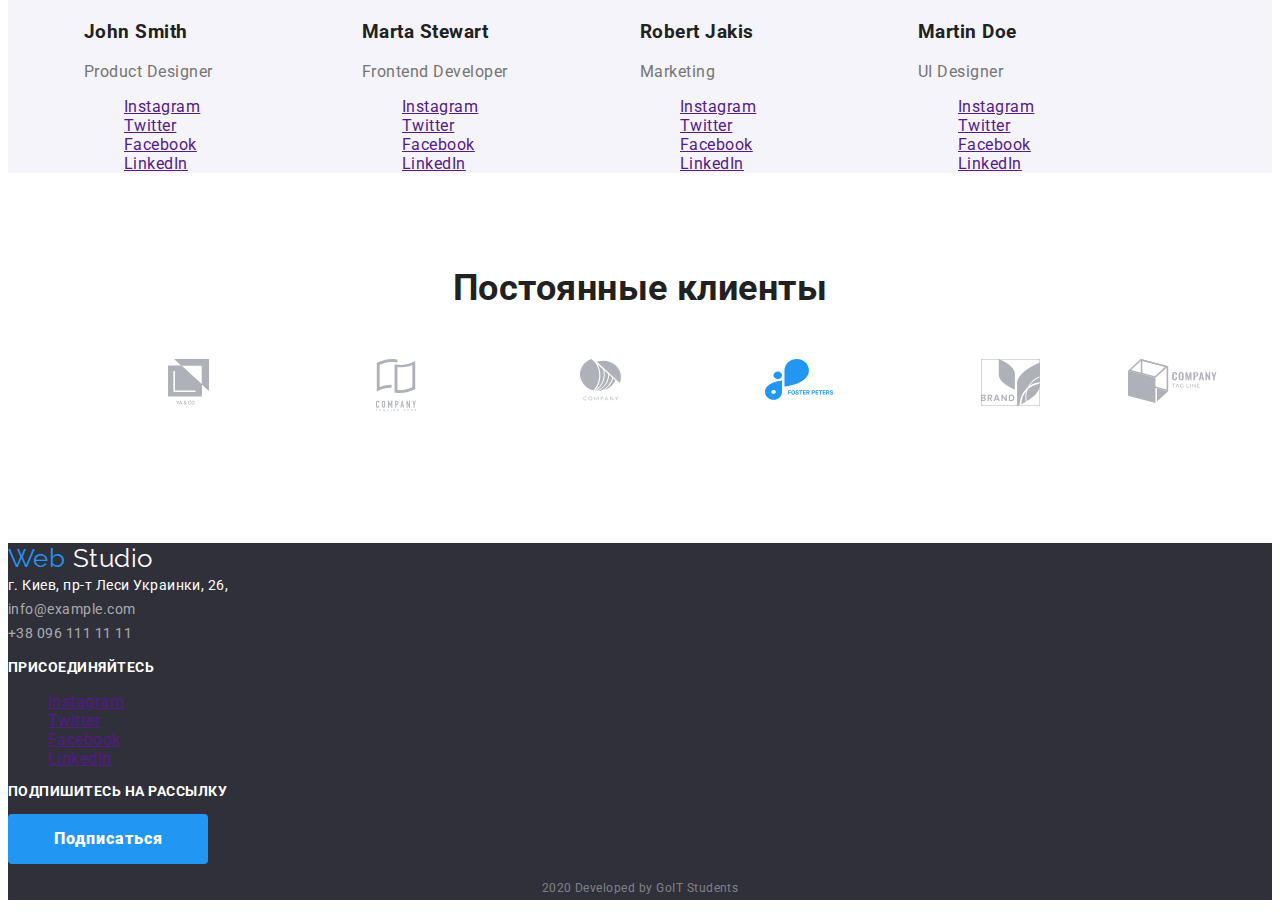
==== commit 6fbc15a8: "Working with flex elements" ====
--- a/index.html
+++ b/index.html
@@ -146,10 +146,10 @@
       </div>
 
       <!--Наша команда-->
-      <div class="container">
+      <div class="">
         <section class="section team">
           <h2 class="section-title">Наша команда</h2>
-          <ul lang="en" class="team-list">
+          <ul lang="en" class="team-list container">
             <li>
               <img src="./img/John-Smith.jpg" alt="John Smith" />
               <h3 class="title">John Smith</h3>
@@ -206,23 +206,23 @@
         <section class="section">
           <h2 class="section-title">Постоянные клиенты</h2>
 
-          <ul>
-            <li>
+          <ul class="list-clients">
+            <li class="item">
               <a><img src="./img/logo-1.svg" alt="Клиент 1" /></a>
             </li>
-            <li>
+            <li class="item">
               <a><img src="./img/logo-2.svg" alt="Клиент 2" /></a>
             </li>
-            <li>
+            <li class="item">
               <a><img src="./img/logo-3.svg" alt="Клиент 3" /></a>
             </li>
-            <li>
+            <li class="item">
               <a><img src="./img/logo-4.svg" alt="Клиент 4" /></a>
             </li>
-            <li>
+            <li class="item">
               <a><img src="./img/logo-5.svg" alt="Клиент 5" /></a>
             </li>
-            <li>
+            <li class="item">
               <a><img src="./img/logo-6.svg" alt="Клиент 6" /></a>
             </li>
           </ul>
--- a/css/styles.css
+++ b/css/styles.css
@@ -106,6 +106,7 @@
 .hero-title {
   margin-top: 0px;
   margin-bottom: 46px;
+  width: 646px;
 
   /* color: #ffffff; */
 
@@ -114,6 +115,7 @@
   line-height: 1.36;
   letter-spacing: 0.06em;
   text-transform: uppercase;
+  text-align: center;
 }
 
 .hero-button {
@@ -147,6 +149,7 @@
   font-size: 36px;
   line-height: 1.17;
   text-align: center;
+  margin-bottom: 50px;
 }
 
 /* Features */
@@ -165,6 +168,11 @@
   line-height: 1.71;
 }
 
+.feature-list {
+  display: flex;
+  justify-content: center;
+}
+
 /* Product */
 .product .product-list {
   font-weight: 700;
@@ -175,6 +183,10 @@
   /* color: #ffffff; */
 }
 
+.product {
+  display: flex;
+  justify-content: center;
+}
 /* Team */
 .team-list .title {
   color: #212121;
@@ -182,6 +194,24 @@
 
 .team {
   background: #f5f4fa;
+}
+
+.team-list {
+  display: flex;
+  justify-content: center;
+}
+
+/* Clients */
+.section .list-clients {
+  display: flex;
+  justify-content: center;
+}
+.list-clients .item:not(:last-child) {
+  display: flex;
+  justify-content: center;
+  margin-right: 30px;
+  width: 175px;
+  height: 90px;
 }
 
 /* Футер */
@@ -292,3 +322,25 @@
   line-height: 1.56;
   /* color: #ffffff; */
 }
+
+.projects {
+  display: flex;
+  flex-wrap: wrap;
+}
+
+.projects-items {
+  width: 380px;
+}
+
+.projects-items:not(:nth-child(3n)) {
+  margin-right: 30px;
+}
+
+.projects-items:not(:nth-last-child(-n + 3)) {
+  margin-bottom: 30px;
+}
+
+.portfolio-filter {
+  display: flex;
+  justify-content: center;
+}
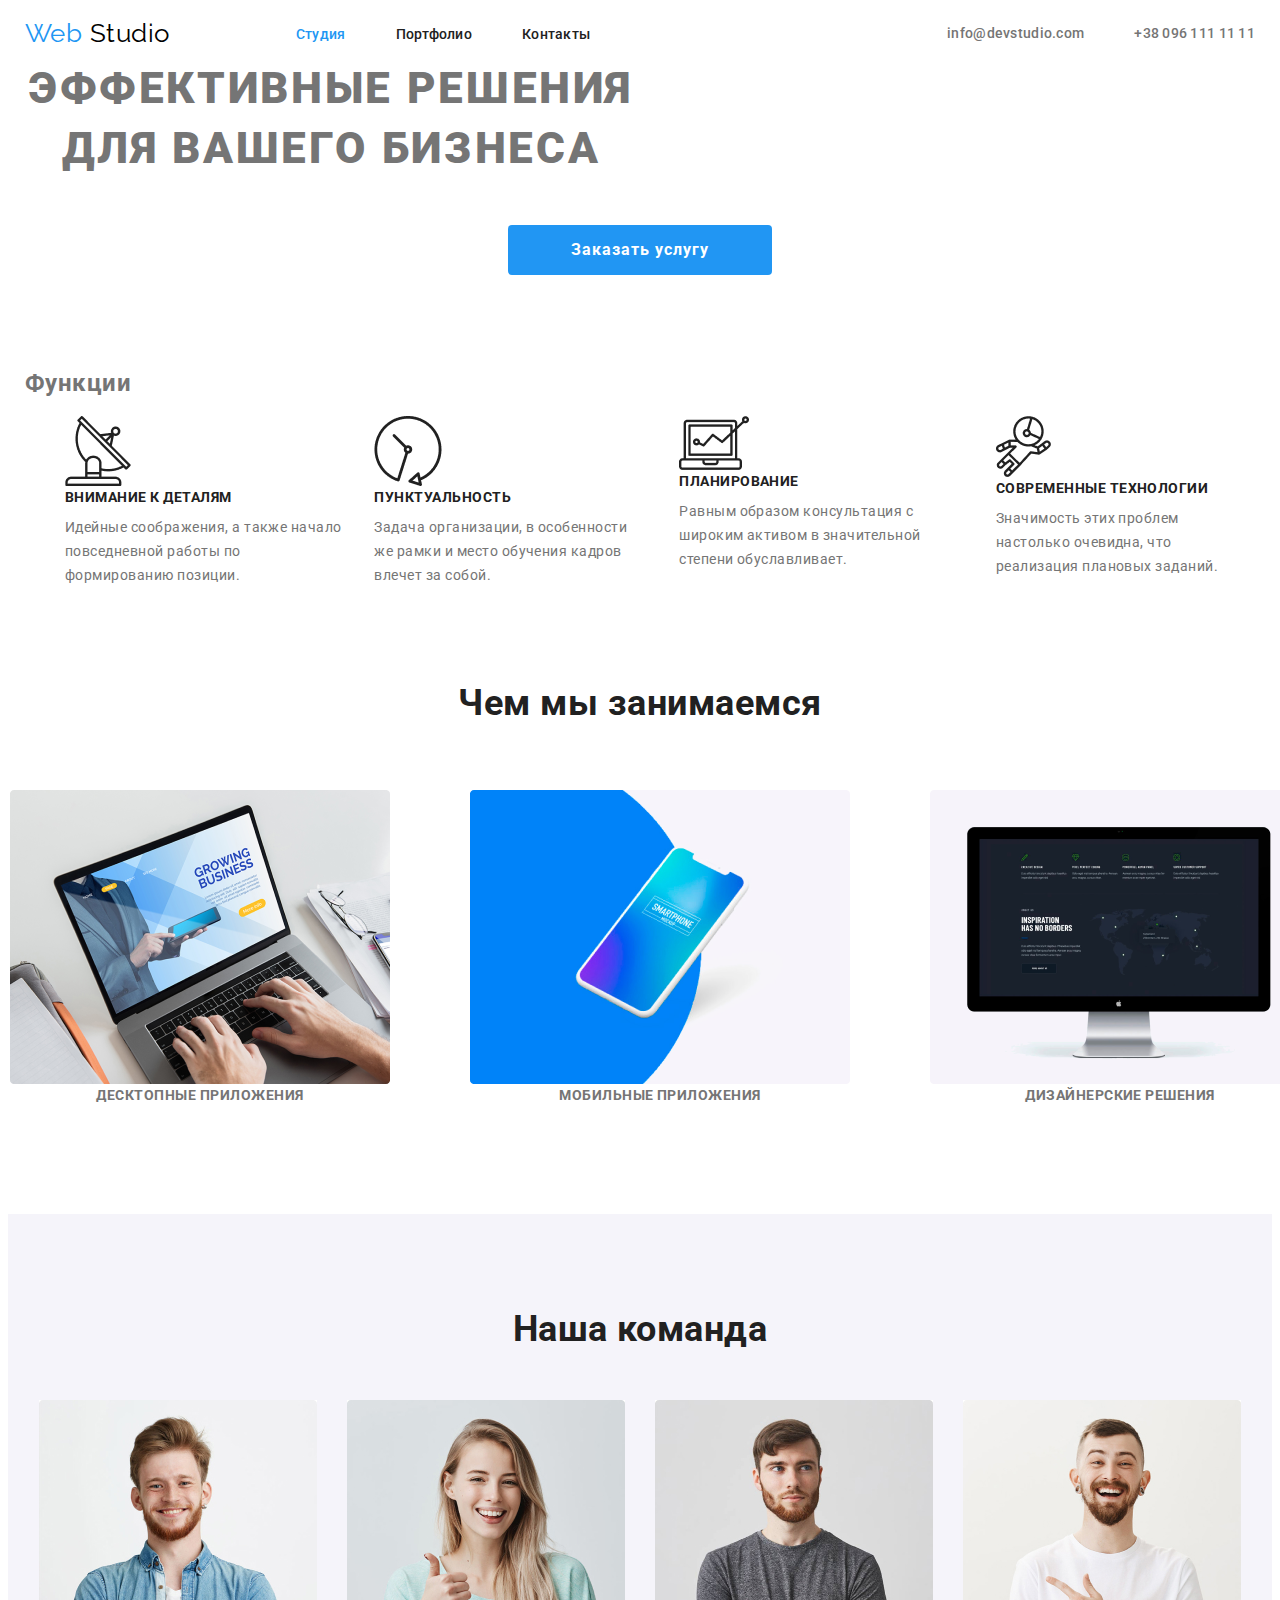
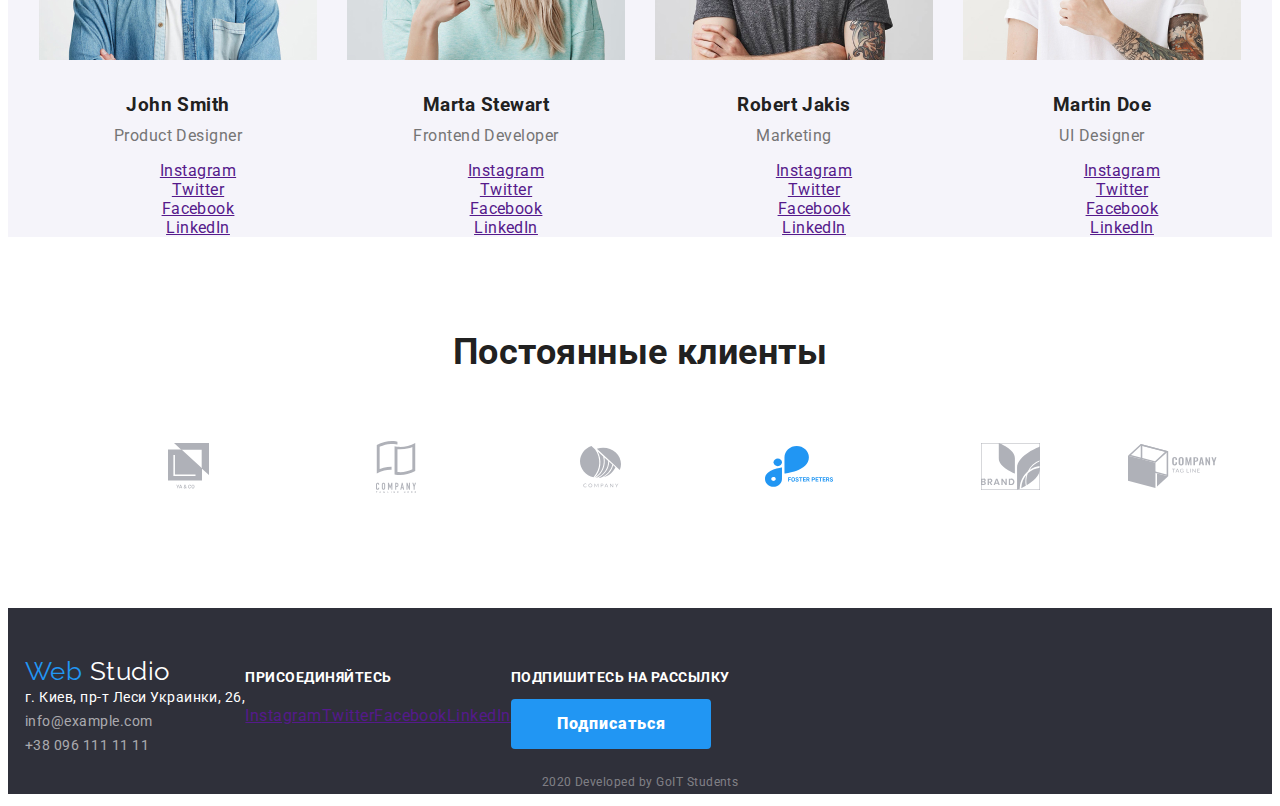
==== commit 5bfed39b: "Working with flex elements" ====
--- a/index.html
+++ b/index.html
@@ -55,7 +55,7 @@
           <h2>Функции</h2>
 
           <ul class="feature-list">
-            <li>
+            <li class="list">
               <img
                 src="./img/Внимание-к-деталям.png"
                 alt="Внимание к деталям"
@@ -67,7 +67,7 @@
               </p>
             </li>
 
-            <li>
+            <li class="list">
               <img src="./img/Пунктуальность.png" alt="Пунктуальность" />
               <h3 class="title">Пунктуальность</h3>
               <p class="text">
@@ -76,7 +76,7 @@
               </p>
             </li>
 
-            <li>
+            <li class="list">
               <img src="./img/Планирование.png" alt="Планирование" />
               <h3 class="title">Планирование</h3>
               <p class="text">
@@ -85,7 +85,7 @@
               </p>
             </li>
 
-            <li>
+            <li class="list">
               <img
                 src="./img/Современные-технологии.png"
                 alt="Современные технологии"
@@ -146,60 +146,58 @@
       </div>
 
       <!--Наша команда-->
-      <div class="">
-        <section class="section team">
-          <h2 class="section-title">Наша команда</h2>
-          <ul lang="en" class="team-list container">
-            <li>
-              <img src="./img/John-Smith.jpg" alt="John Smith" />
-              <h3 class="title">John Smith</h3>
-              <p>Product Designer</p>
-              <ul>
-                <li><a href="" aria-label="Instagram link">Instagram</a></li>
-                <li><a href="" aria-label="Twitter link">Twitter</a></li>
-                <li><a href="" aria-label="Facebook link">Facebook</a></li>
-                <li><a href="" aria-label="LinkedIn link">LinkedIn</a></li>
-              </ul>
-            </li>
-
-            <li>
-              <img src="./img/Marta-Stewart.jpg" alt="Marta Stewart" />
-              <h3 class="title">Marta Stewart</h3>
-              <p>Frontend Developer</p>
-              <ul>
-                <li><a href="" aria-label="Instagram link">Instagram</a></li>
-                <li><a href="" aria-label="Twitter link">Twitter</a></li>
-                <li><a href="" aria-label="Facebook link">Facebook</a></li>
-                <li><a href="" aria-label="LinkedIn link">LinkedIn</a></li>
-              </ul>
-            </li>
-
-            <li>
-              <img src="./img/Robert-Jakis.jpg" alt="Robert Jakis" />
-              <h3 class="title">Robert Jakis</h3>
-              <p>Marketing</p>
-              <ul>
-                <li><a href="" aria-label="Instagram link">Instagram</a></li>
-                <li><a href="" aria-label="Twitter link">Twitter</a></li>
-                <li><a href="" aria-label="Facebook link">Facebook</a></li>
-                <li><a href="" aria-label="LinkedIn link">LinkedIn</a></li>
-              </ul>
-            </li>
-
-            <li>
-              <img src="./img/Martin-Doe.jpg" alt="Martin Doe" />
-              <h3 class="title">Martin Doe</h3>
-              <p>UI Designer</p>
-              <ul>
-                <li><a href="" aria-label="Instagram link">Instagram</a></li>
-                <li><a href="" aria-label="Twitter link">Twitter</a></li>
-                <li><a href="" aria-label="Facebook link">Facebook</a></li>
-                <li><a href="" aria-label="LinkedIn link">LinkedIn</a></li>
-              </ul>
-            </li>
-          </ul>
-        </section>
-      </div>
+      <section class="section team">
+        <h2 class="section-title">Наша команда</h2>
+        <ul lang="en" class="team-list container">
+          <li class="team-list-container">
+            <img src="./img/John-Smith.jpg" alt="John Smith" />
+            <h3 class="title">John Smith</h3>
+            <p class="job-title">Product Designer</p>
+            <ul>
+              <li><a href="" aria-label="Instagram link">Instagram</a></li>
+              <li><a href="" aria-label="Twitter link">Twitter</a></li>
+              <li><a href="" aria-label="Facebook link">Facebook</a></li>
+              <li><a href="" aria-label="LinkedIn link">LinkedIn</a></li>
+            </ul>
+          </li>
+
+          <li class="team-list-container">
+            <img src="./img/Marta-Stewart.jpg" alt="Marta Stewart" />
+            <h3 class="title">Marta Stewart</h3>
+            <p class="job-title">Frontend Developer</p>
+            <ul>
+              <li><a href="" aria-label="Instagram link">Instagram</a></li>
+              <li><a href="" aria-label="Twitter link">Twitter</a></li>
+              <li><a href="" aria-label="Facebook link">Facebook</a></li>
+              <li><a href="" aria-label="LinkedIn link">LinkedIn</a></li>
+            </ul>
+          </li>
+
+          <li class="team-list-container">
+            <img src="./img/Robert-Jakis.jpg" alt="Robert Jakis" />
+            <h3 class="title">Robert Jakis</h3>
+            <p class="job-title">Marketing</p>
+            <ul>
+              <li><a href="" aria-label="Instagram link">Instagram</a></li>
+              <li><a href="" aria-label="Twitter link">Twitter</a></li>
+              <li><a href="" aria-label="Facebook link">Facebook</a></li>
+              <li><a href="" aria-label="LinkedIn link">LinkedIn</a></li>
+            </ul>
+          </li>
+
+          <li class="team-list-container">
+            <img src="./img/Martin-Doe.jpg" alt="Martin Doe" />
+            <h3 class="title">Martin Doe</h3>
+            <p class="job-title">UI Designer</p>
+            <ul>
+              <li><a href="" aria-label="Instagram link">Instagram</a></li>
+              <li><a href="" aria-label="Twitter link">Twitter</a></li>
+              <li><a href="" aria-label="Facebook link">Facebook</a></li>
+              <li><a href="" aria-label="LinkedIn link">LinkedIn</a></li>
+            </ul>
+          </li>
+        </ul>
+      </section>
 
       <!--Постоянные клиенты-->
       <div class="container">
@@ -232,31 +230,33 @@
 
     <!--Футер-->
     <footer class="footer">
-      <div>
-        <a class="logo">Web <span class="logo-footer">Studio</span></a>
-        <address>
-          <a class="contact">г. Киев, пр-т Леси Украинки, 26, </a><br />
-          <a href="mailto:info@example.com" class="info">info@example.com</a
-          ><br />
-          <a href="tel:+380961111111" class="info">+38 096 111 11 11</a>
-        </address>
-      </div>
-
-      <div>
-        <p class="action">Присоединяйтесь</p>
-        <ul>
-          <li>
-            <a href="" aria-label="Cсылка на Instagram">Instagram</a>
-          </li>
-          <li><a href="" aria-label="Cсылка на Twitter">Twitter</a></li>
-          <li><a href="" aria-label="Cсылка на Facebook">Facebook</a></li>
-          <li><a href="" aria-label="Cсылка на LinkedIn">LinkedIn</a></li>
-        </ul>
-      </div>
-
-      <div>
-        <p class="action">Подпишитесь на рассылку</p>
-        <a href="" class="studio-button">Подписаться</a>
+      <div class="container">
+        <div>
+          <a class="logo">Web <span class="logo-footer">Studio</span></a>
+          <address class="address-footer">
+            <a class="contact">г. Киев, пр-т Леси Украинки, 26, </a><br />
+            <a href="mailto:info@example.com" class="info">info@example.com</a
+            ><br />
+            <a href="tel:+380961111111" class="info">+38 096 111 11 11</a>
+          </address>
+        </div>
+
+        <div class="action-social-links">
+          <p class="action">Присоединяйтесь</p>
+          <ul class="social-links">
+            <li>
+              <a href="" aria-label="Cсылка на Instagram">Instagram</a>
+            </li>
+            <li><a href="" aria-label="Cсылка на Twitter">Twitter</a></li>
+            <li><a href="" aria-label="Cсылка на Facebook">Facebook</a></li>
+            <li><a href="" aria-label="Cсылка на LinkedIn">LinkedIn</a></li>
+          </ul>
+        </div>
+
+        <div class="action-studio-button">
+          <p class="action">Подпишитесь на рассылку</p>
+          <a href="" class="studio-button">Подписаться</a>
+        </div>
       </div>
 
       <p class="madeby">2020 Developed by GoIT Students</p>
--- a/css/styles.css
+++ b/css/styles.css
@@ -144,6 +144,7 @@
   margin-bottom: 94px;
 }
 .section-title {
+  margin-top: 0;
   color: #212121;
   font-weight: 700;
   font-size: 36px;
@@ -154,6 +155,7 @@
 
 /* Features */
 .feature-list .title {
+  margin-top: 0;
   margin-bottom: 10px;
 
   color: #212121;
@@ -164,6 +166,9 @@
 }
 
 .feature-list .text {
+  margin-top: 0;
+  margin-bottom: 0;
+
   font-size: 14px;
   line-height: 1.71;
 }
@@ -172,7 +177,9 @@
   display: flex;
   justify-content: center;
 }
-
+.feature-list .list:not(:last-child) {
+  margin-right: 30px;
+}
 /* Product */
 .product .product-list {
   font-weight: 700;
@@ -189,18 +196,31 @@
 }
 /* Team */
 .team-list .title {
+  margin-top: 30px;
+  margin-bottom: 10px;
   color: #212121;
 }
 
 .team {
+  padding-top: 94px;
+  padding-bottom: 0;
   background: #f5f4fa;
 }
 
 .team-list {
   display: flex;
   justify-content: center;
-}
-
+  text-align: center;
+}
+
+.team-list-container:not(:last-child) {
+  margin-right: 30px;
+}
+
+.job-title {
+  margin-top: 0;
+  margin-bottom: 16px;
+}
 /* Clients */
 .section .list-clients {
   display: flex;
@@ -212,6 +232,12 @@
   margin-right: 30px;
   width: 175px;
   height: 90px;
+}
+
+.list-clients .item {
+  display: flex;
+  justify-content: center;
+  align-items: center;
 }
 
 /* Футер */
@@ -272,6 +298,28 @@
 .logo-footer {
   color: #ffffff;
 }
+.footer .container {
+  display: flex;
+  /* justify-content: space-between; */
+  align-items: flex-start;
+}
+
+.address-footer .contact {
+  margin-bottom: 9px;
+}
+
+.address-footer .info {
+  margin-bottom: 9px;
+}
+.social-links {
+  display: flex;
+  padding-left: 0;
+  margin-top: 21px;
+  margin-bottom: 0;
+}
+.footer {
+  padding-top: 48px;
+}
 /* Стили для portfolio.html */
 
 /* основной цвет фона #FFFFFF */
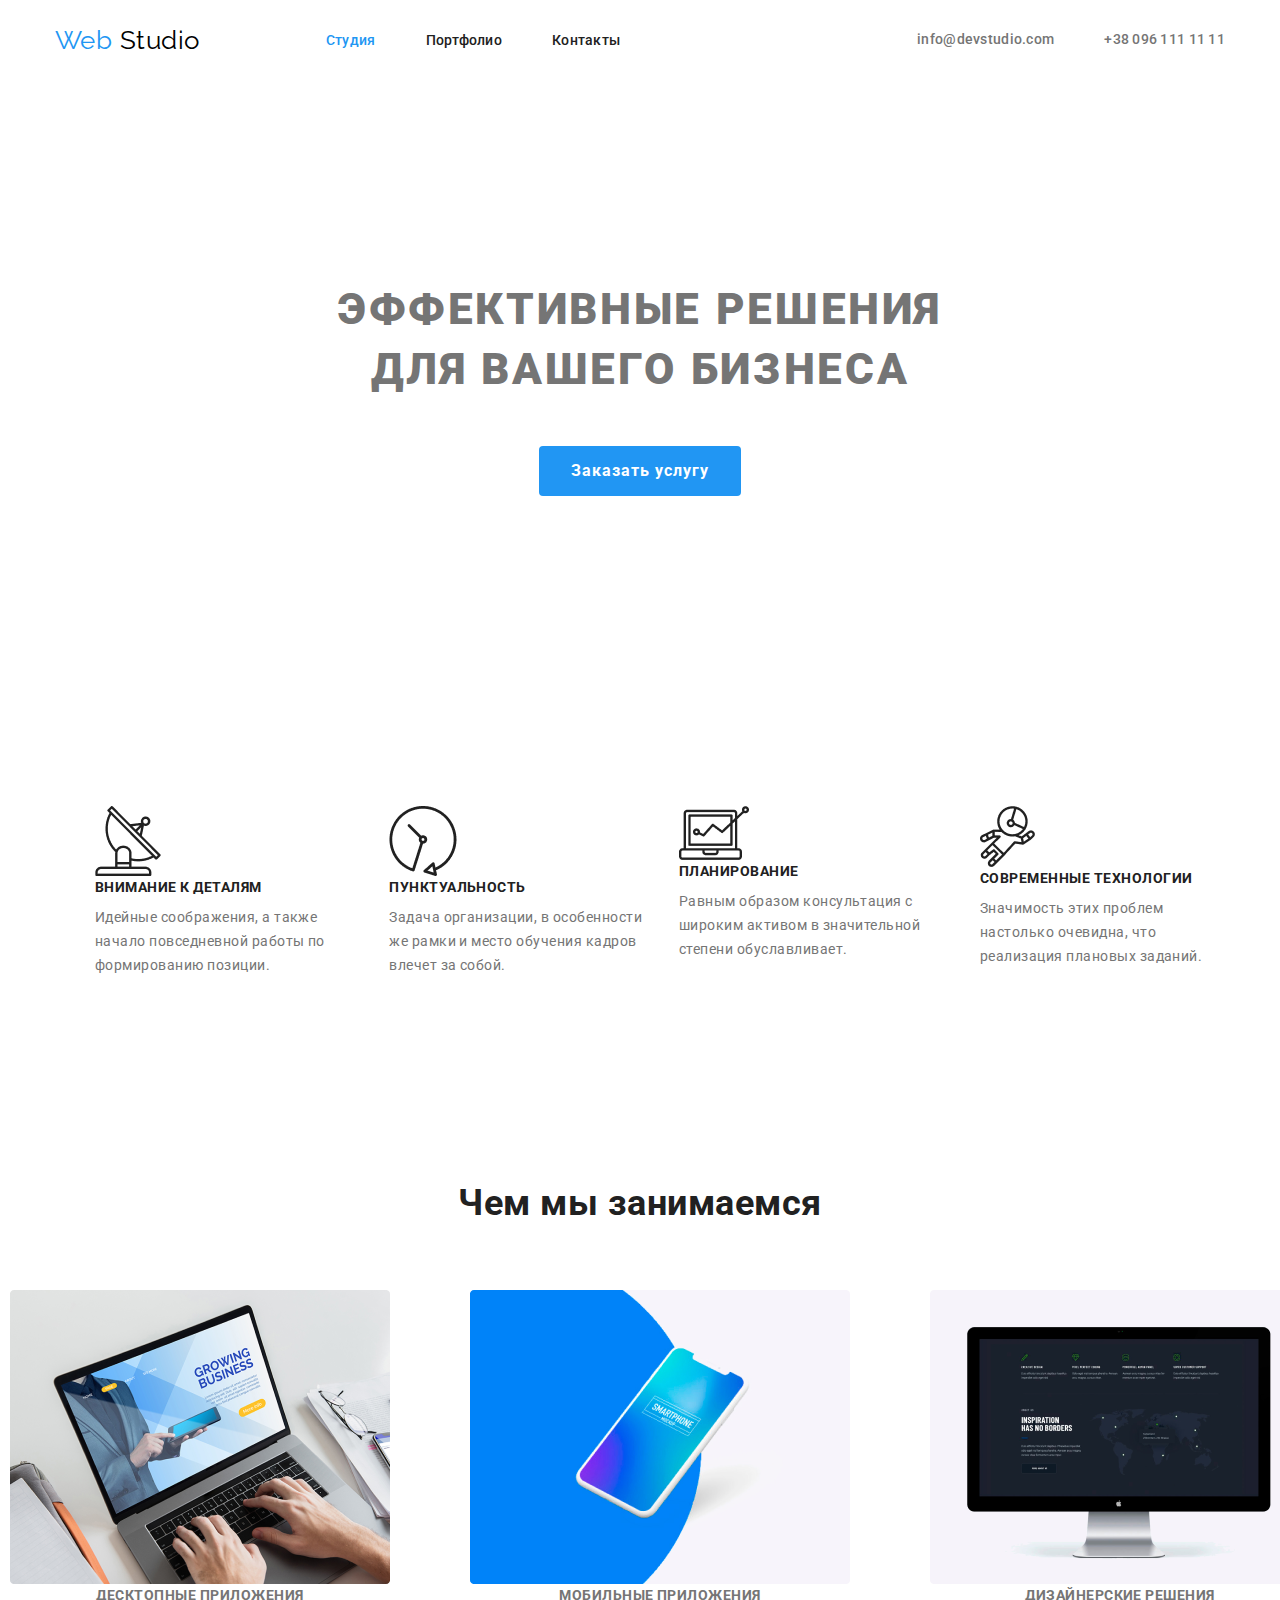
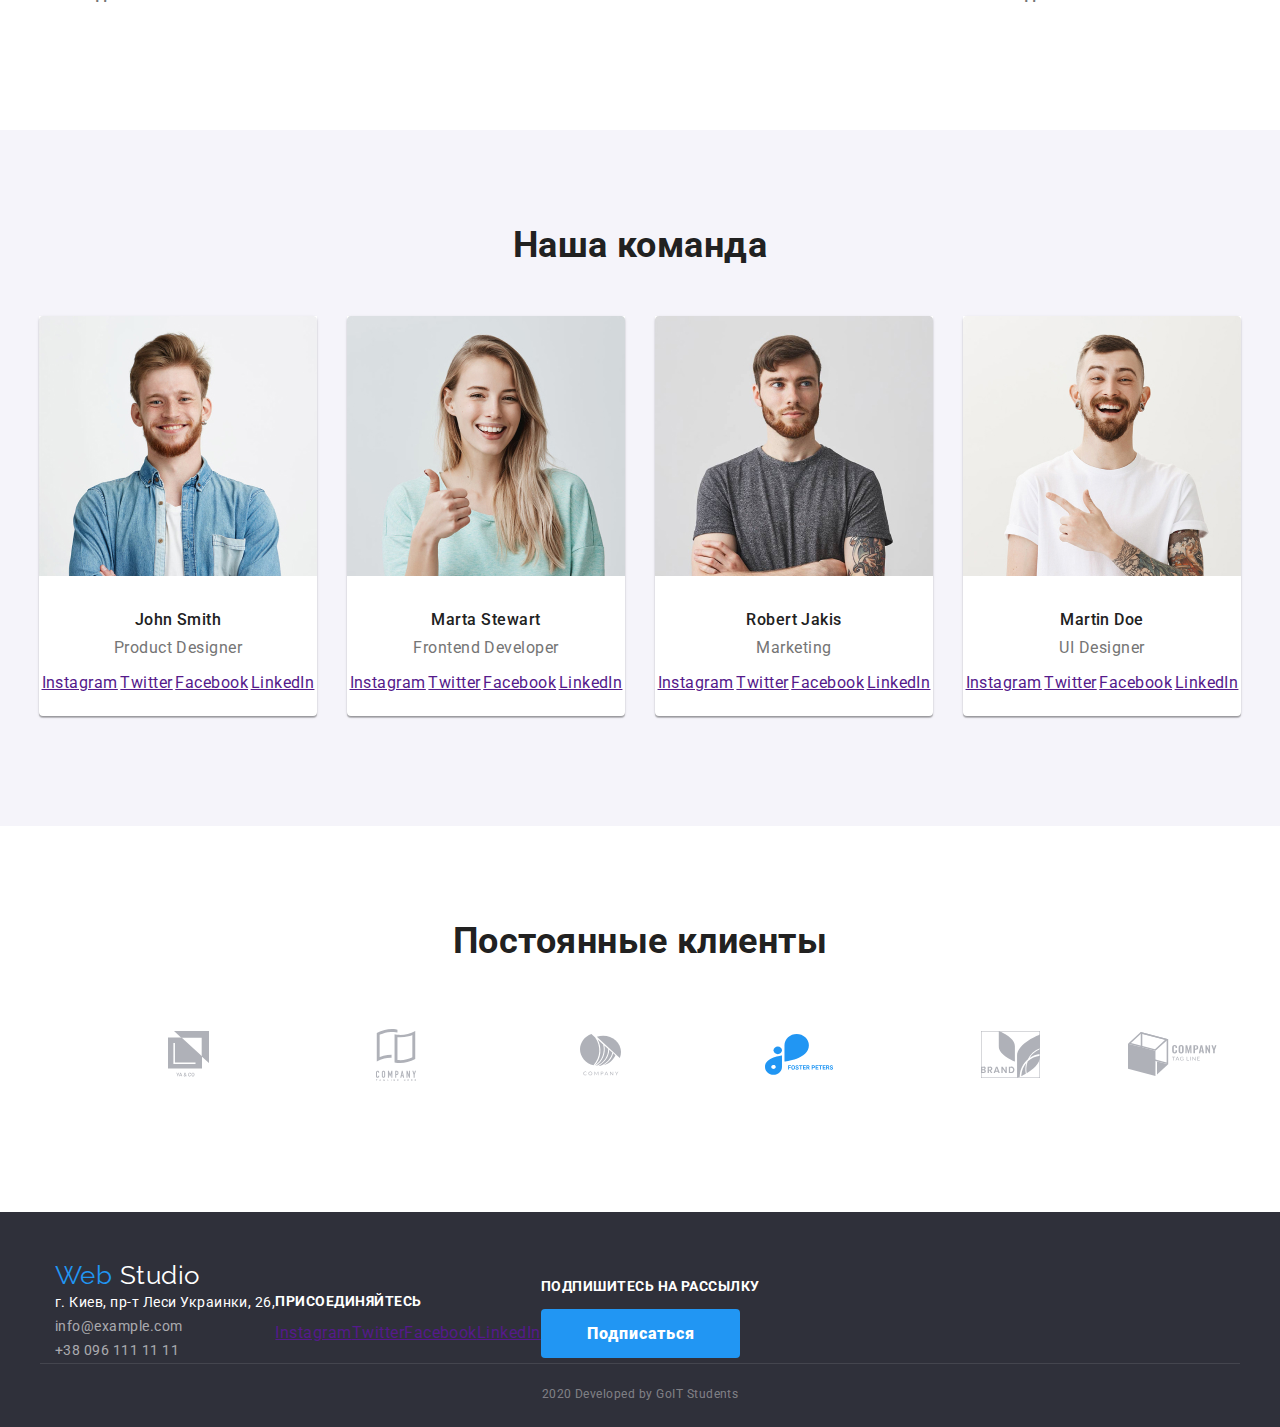
==== commit 8e0cd5f1: "Working with flex elements" ====
--- a/index.html
+++ b/index.html
@@ -8,6 +8,10 @@
       href="https://fonts.googleapis.com/css2?family=Raleway:wght@700&family=Roboto:wght@400;500;700&display=swap"
       rel="stylesheet"
     />
+    <link
+      rel="stylesheet"
+      href="https://cdnjs.cloudflare.com/ajax/libs/modern-normalize/0.6.0/modern-normalize.min.css"
+    />
     <link rel="stylesheet" href="./css/styles.css" />
   </head>
 
@@ -50,9 +54,9 @@
       </section>
 
       <!--Функции-->
-      <div class="container">
+      <div class="feature container">
         <section class="section">
-          <h2>Функции</h2>
+          <h2 class="is-hidden">Функции</h2>
 
           <ul class="feature-list">
             <li class="list">
@@ -153,7 +157,7 @@
             <img src="./img/John-Smith.jpg" alt="John Smith" />
             <h3 class="title">John Smith</h3>
             <p class="job-title">Product Designer</p>
-            <ul>
+            <ul class="social-links">
               <li><a href="" aria-label="Instagram link">Instagram</a></li>
               <li><a href="" aria-label="Twitter link">Twitter</a></li>
               <li><a href="" aria-label="Facebook link">Facebook</a></li>
@@ -165,7 +169,7 @@
             <img src="./img/Marta-Stewart.jpg" alt="Marta Stewart" />
             <h3 class="title">Marta Stewart</h3>
             <p class="job-title">Frontend Developer</p>
-            <ul>
+            <ul class="social-links">
               <li><a href="" aria-label="Instagram link">Instagram</a></li>
               <li><a href="" aria-label="Twitter link">Twitter</a></li>
               <li><a href="" aria-label="Facebook link">Facebook</a></li>
@@ -177,7 +181,7 @@
             <img src="./img/Robert-Jakis.jpg" alt="Robert Jakis" />
             <h3 class="title">Robert Jakis</h3>
             <p class="job-title">Marketing</p>
-            <ul>
+            <ul class="social-links">
               <li><a href="" aria-label="Instagram link">Instagram</a></li>
               <li><a href="" aria-label="Twitter link">Twitter</a></li>
               <li><a href="" aria-label="Facebook link">Facebook</a></li>
@@ -189,7 +193,7 @@
             <img src="./img/Martin-Doe.jpg" alt="Martin Doe" />
             <h3 class="title">Martin Doe</h3>
             <p class="job-title">UI Designer</p>
-            <ul>
+            <ul class="social-links">
               <li><a href="" aria-label="Instagram link">Instagram</a></li>
               <li><a href="" aria-label="Twitter link">Twitter</a></li>
               <li><a href="" aria-label="Facebook link">Facebook</a></li>
@@ -259,7 +263,7 @@
         </div>
       </div>
 
-      <p class="madeby">2020 Developed by GoIT Students</p>
+      <p class="copyright">2020 Developed by GoIT Students</p>
     </footer>
   </body>
 </html>
--- a/css/styles.css
+++ b/css/styles.css
@@ -17,6 +17,11 @@
   font-family: Roboto, sans-serif;
   letter-spacing: 0.03em;
 }
+
+*,
+::after ::before {
+  box-sizing: border-box;
+}
 .nav-conteiner {
   display: flex;
   align-items: center;
@@ -24,13 +29,16 @@
 .container {
   margin-left: auto;
   margin-right: auto;
-  width: 1230px;
+  width: 1200px;
   padding-left: 15px;
   padding-right: 15px;
 }
+
 .header {
   display: flex;
   align-items: center;
+  justify-content: space-between;
+  height: 80px;
 }
 
 ul {
@@ -107,6 +115,8 @@
   margin-top: 0px;
   margin-bottom: 46px;
   width: 646px;
+  margin-left: auto;
+  margin-right: auto;
 
   /* color: #ffffff; */
 
@@ -115,7 +125,7 @@
   line-height: 1.36;
   letter-spacing: 0.06em;
   text-transform: uppercase;
-  text-align: center;
+  align-content: center;
 }
 
 .hero-button {
@@ -136,12 +146,14 @@
 }
 .hero {
   text-align: center;
-  margin-bottom: 94px;
+  padding-top: 200px;
+  padding-bottom: 200px;
 }
 
 /* Section */
 .section {
-  margin-bottom: 94px;
+  padding-top: 94px;
+  padding-bottom: 94px;
 }
 .section-title {
   margin-top: 0;
@@ -154,6 +166,9 @@
 }
 
 /* Features */
+.is-hidden {
+  display: none;
+}
 .feature-list .title {
   margin-top: 0;
   margin-bottom: 10px;
@@ -181,6 +196,7 @@
   margin-right: 30px;
 }
 /* Product */
+
 .product .product-list {
   font-weight: 700;
   font-size: 14px;
@@ -202,8 +218,6 @@
 }
 
 .team {
-  padding-top: 94px;
-  padding-bottom: 0;
   background: #f5f4fa;
 }
 
@@ -213,10 +227,27 @@
   text-align: center;
 }
 
+.team-list-container .title {
+  font-weight: 500;
+  font-size: 16px;
+  line-height: 1.16;
+  text-align: center;
+}
+.team-list-container {
+  border-radius: 4px;
+  padding-bottom: 24px;
+
+  box-shadow: 0px 2px 1px rgba(0, 0, 0, 0.2), 0px 1px 1px rgba(0, 0, 0, 0.14),
+    0px 1px 3px rgba(0, 0, 0, 0.12);
+  background-color: #ffffff;
+}
 .team-list-container:not(:last-child) {
   margin-right: 30px;
 }
-
+.team-list-container .social-links {
+  display: flex;
+  justify-content: space-evenly;
+}
 .job-title {
   margin-top: 0;
   margin-bottom: 16px;
@@ -284,10 +315,18 @@
 }
 
 .footer {
+  display: block;
+  padding-top: 48px;
+
   background-color: #2f303a;
 }
 
-.madeby {
+.copyright {
+  padding-top: 18px;
+  padding-bottom: 21px;
+  margin-top: 0;
+  margin-bottom: 0;
+
   font-style: normal;
   font-weight: 400;
   font-size: 12px;
@@ -301,7 +340,9 @@
 .footer .container {
   display: flex;
   /* justify-content: space-between; */
-  align-items: flex-start;
+  /* align-items: flex-start; */
+  align-items: center;
+  border-bottom: 1px solid rgba(255, 255, 255, 0.1);
 }
 
 .address-footer .contact {
@@ -314,12 +355,12 @@
 .social-links {
   display: flex;
   padding-left: 0;
-  margin-top: 21px;
+  margin-top: 0;
   margin-bottom: 0;
-}
-.footer {
-  padding-top: 48px;
-}
+  align-items: center;
+  justify-content: center;
+}
+
 /* Стили для portfolio.html */
 
 /* основной цвет фона #FFFFFF */
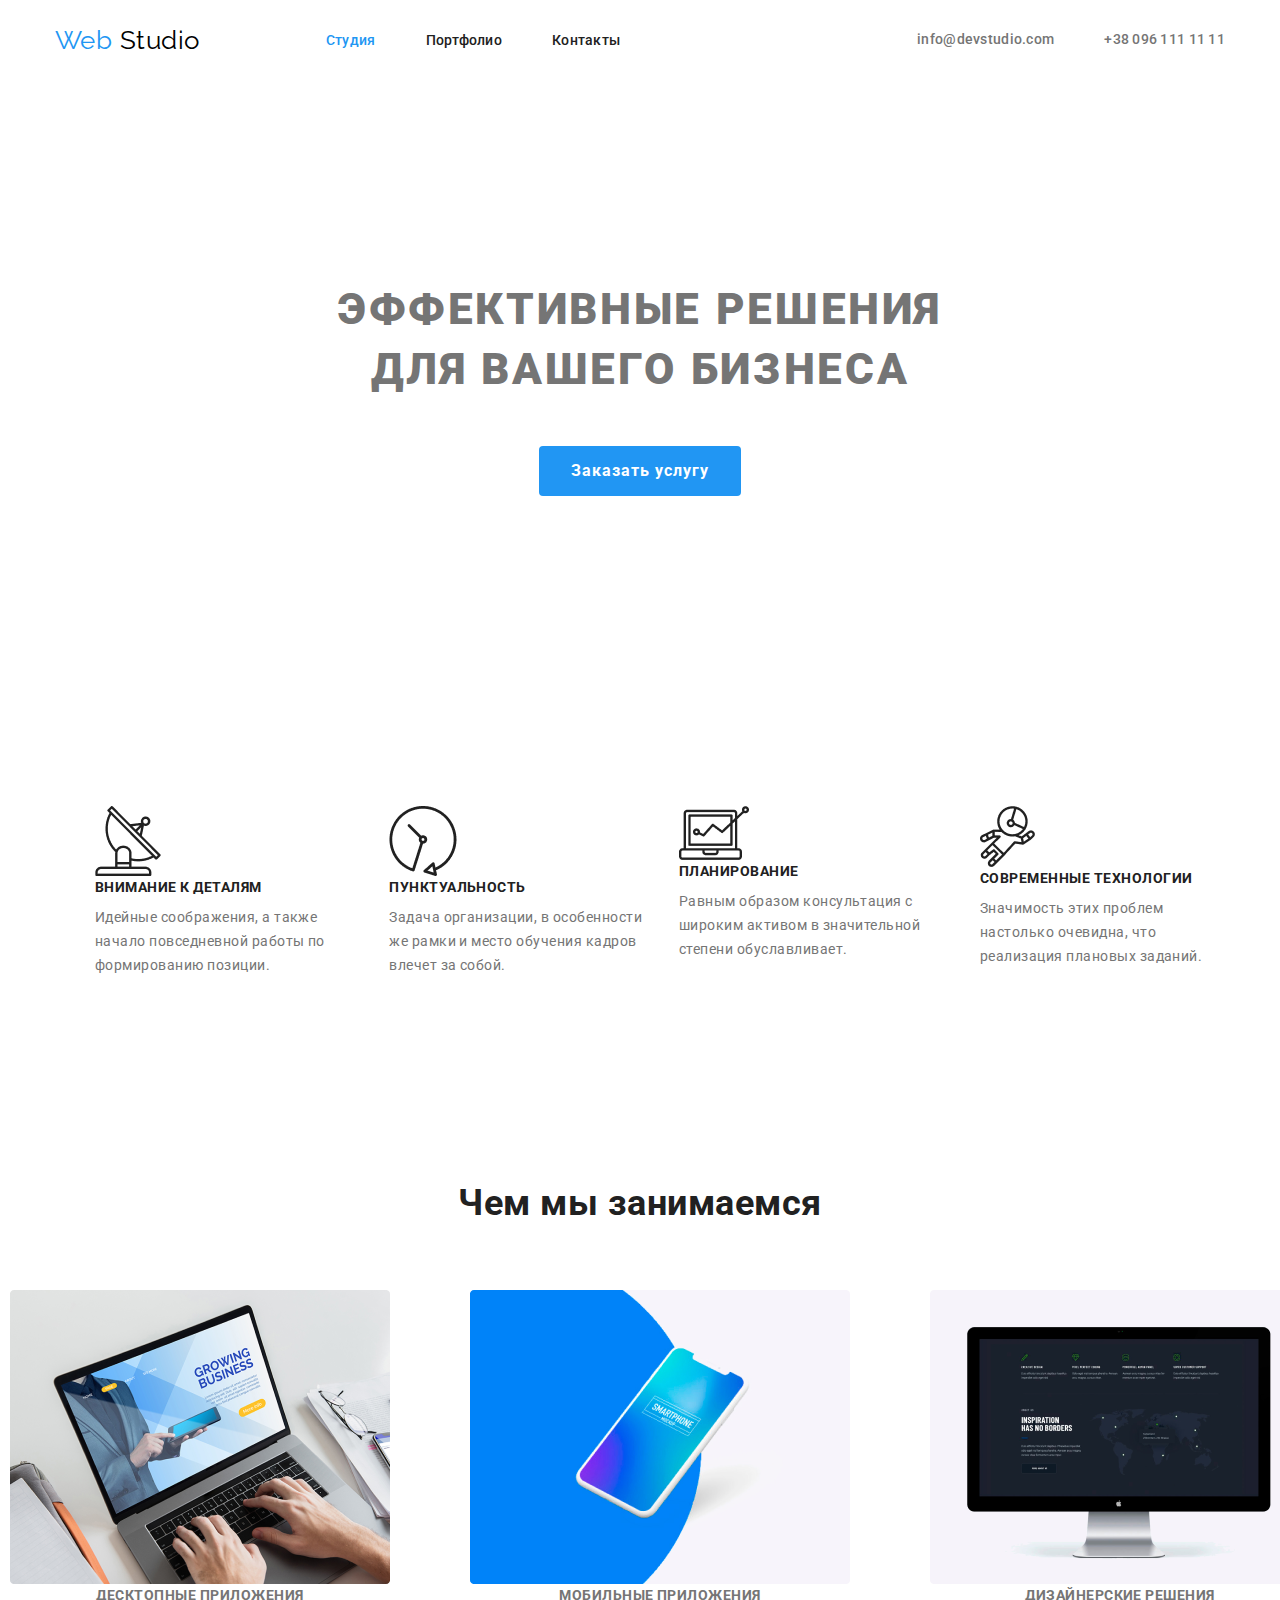
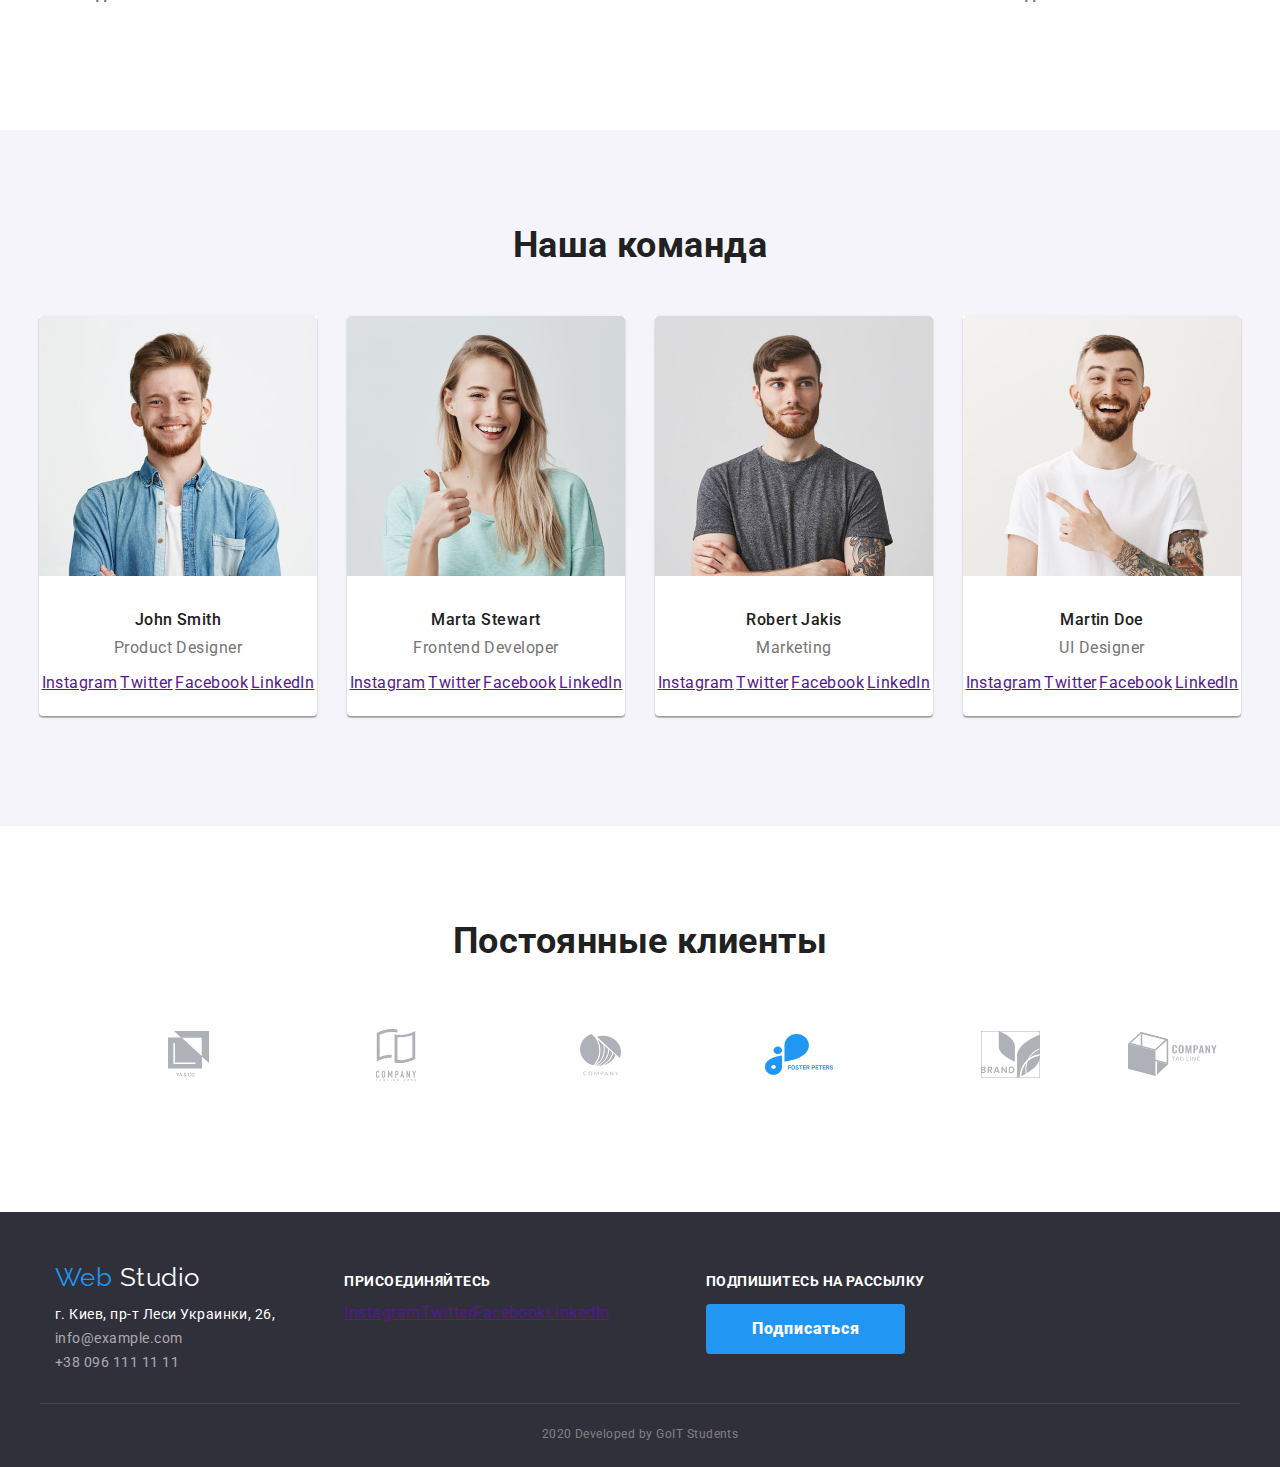
==== commit 72375eff: "Working with flex elements" ====
--- a/index.html
+++ b/index.html
@@ -235,7 +235,7 @@
     <!--Футер-->
     <footer class="footer">
       <div class="container">
-        <div>
+        <div class="address-list">
           <a class="logo">Web <span class="logo-footer">Studio</span></a>
           <address class="address-footer">
             <a class="contact">г. Киев, пр-т Леси Украинки, 26, </a><br />
--- a/css/styles.css
+++ b/css/styles.css
@@ -315,9 +315,6 @@
 }
 
 .footer {
-  display: block;
-  padding-top: 48px;
-
   background-color: #2f303a;
 }
 
@@ -339,16 +336,21 @@
 }
 .footer .container {
   display: flex;
+  padding-bottom: 28px;
+  padding-top: 48px;
+
   /* justify-content: space-between; */
   /* align-items: flex-start; */
-  align-items: center;
+  align-items: baseline;
   border-bottom: 1px solid rgba(255, 255, 255, 0.1);
 }
 
 .address-footer .contact {
   margin-bottom: 9px;
 }
-
+.address-list {
+  margin-right: 69px;
+}
 .address-footer .info {
   margin-bottom: 9px;
 }
@@ -361,6 +363,14 @@
   justify-content: center;
 }
 
+.footer .logo {
+  display: block;
+  margin-bottom: 10px;
+}
+
+.footer .action-social-links {
+  margin-right: 96px;
+}
 /* Стили для portfolio.html */
 
 /* основной цвет фона #FFFFFF */
